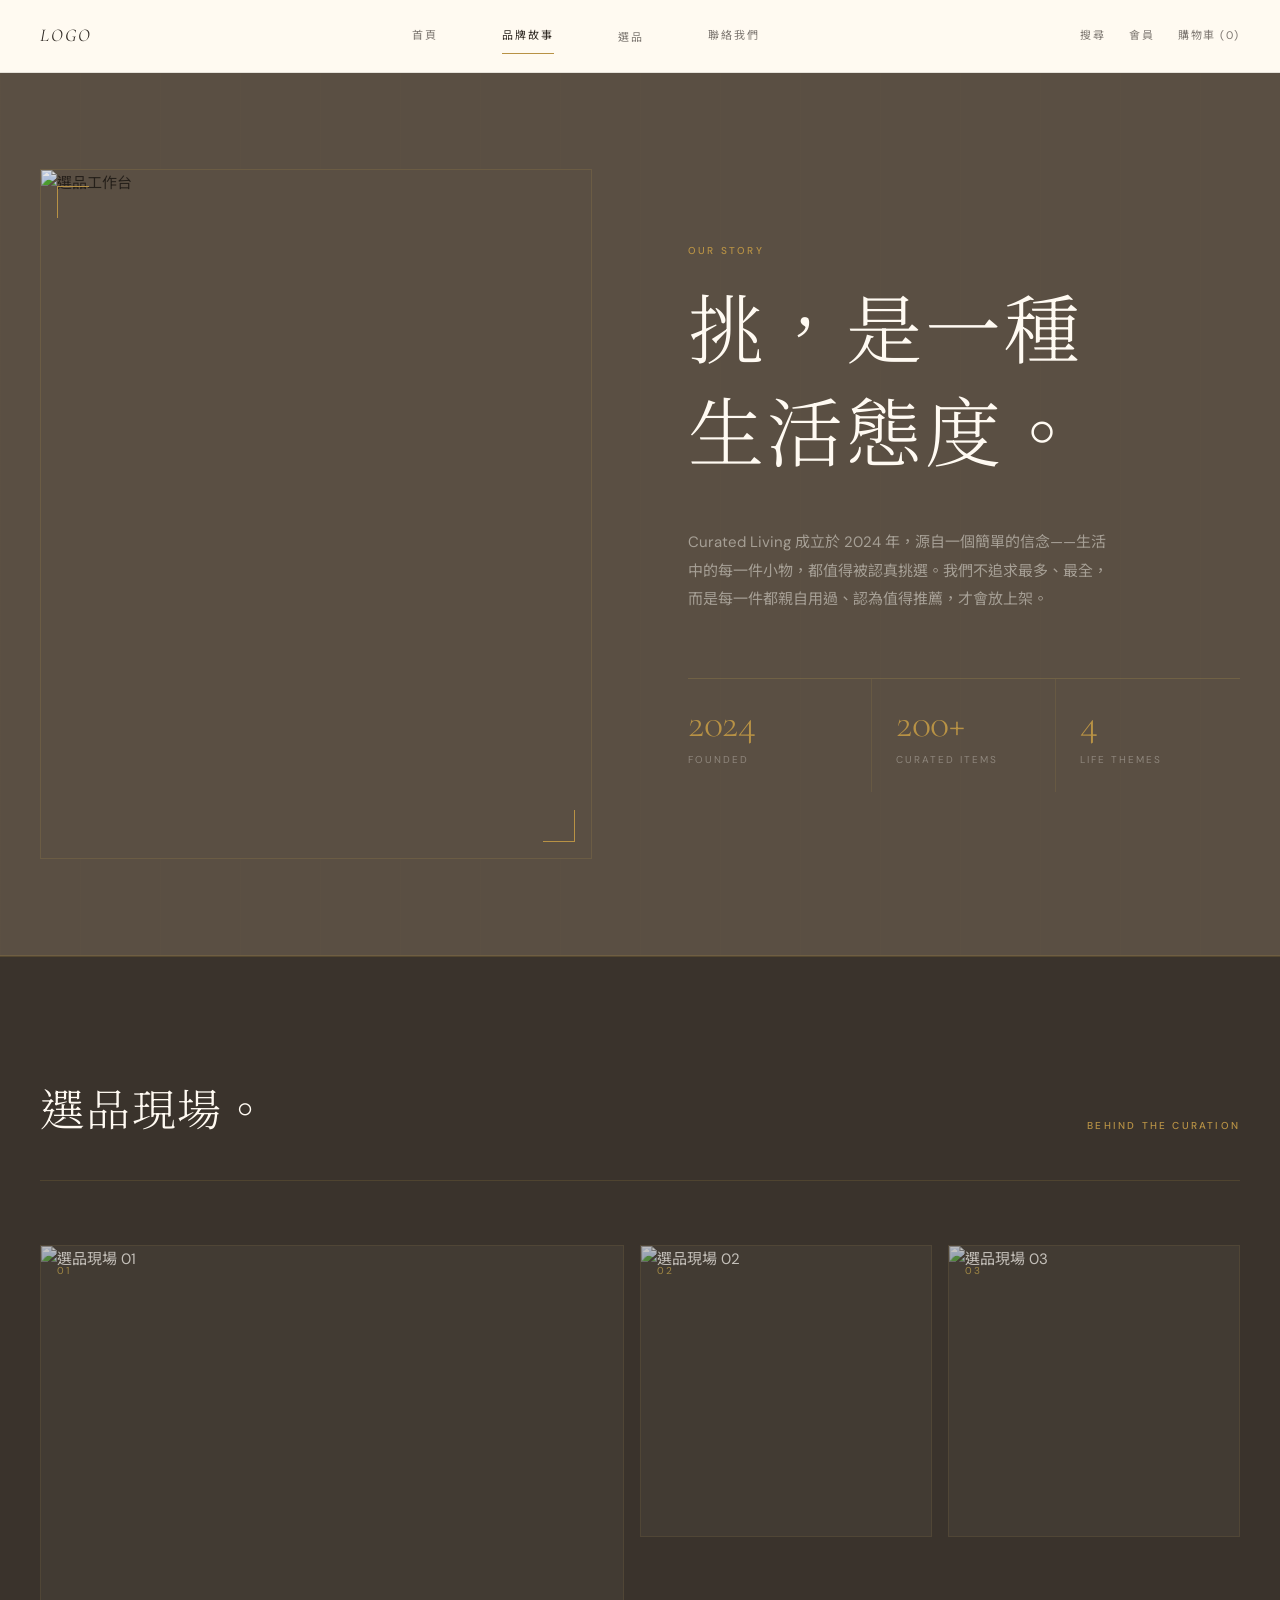
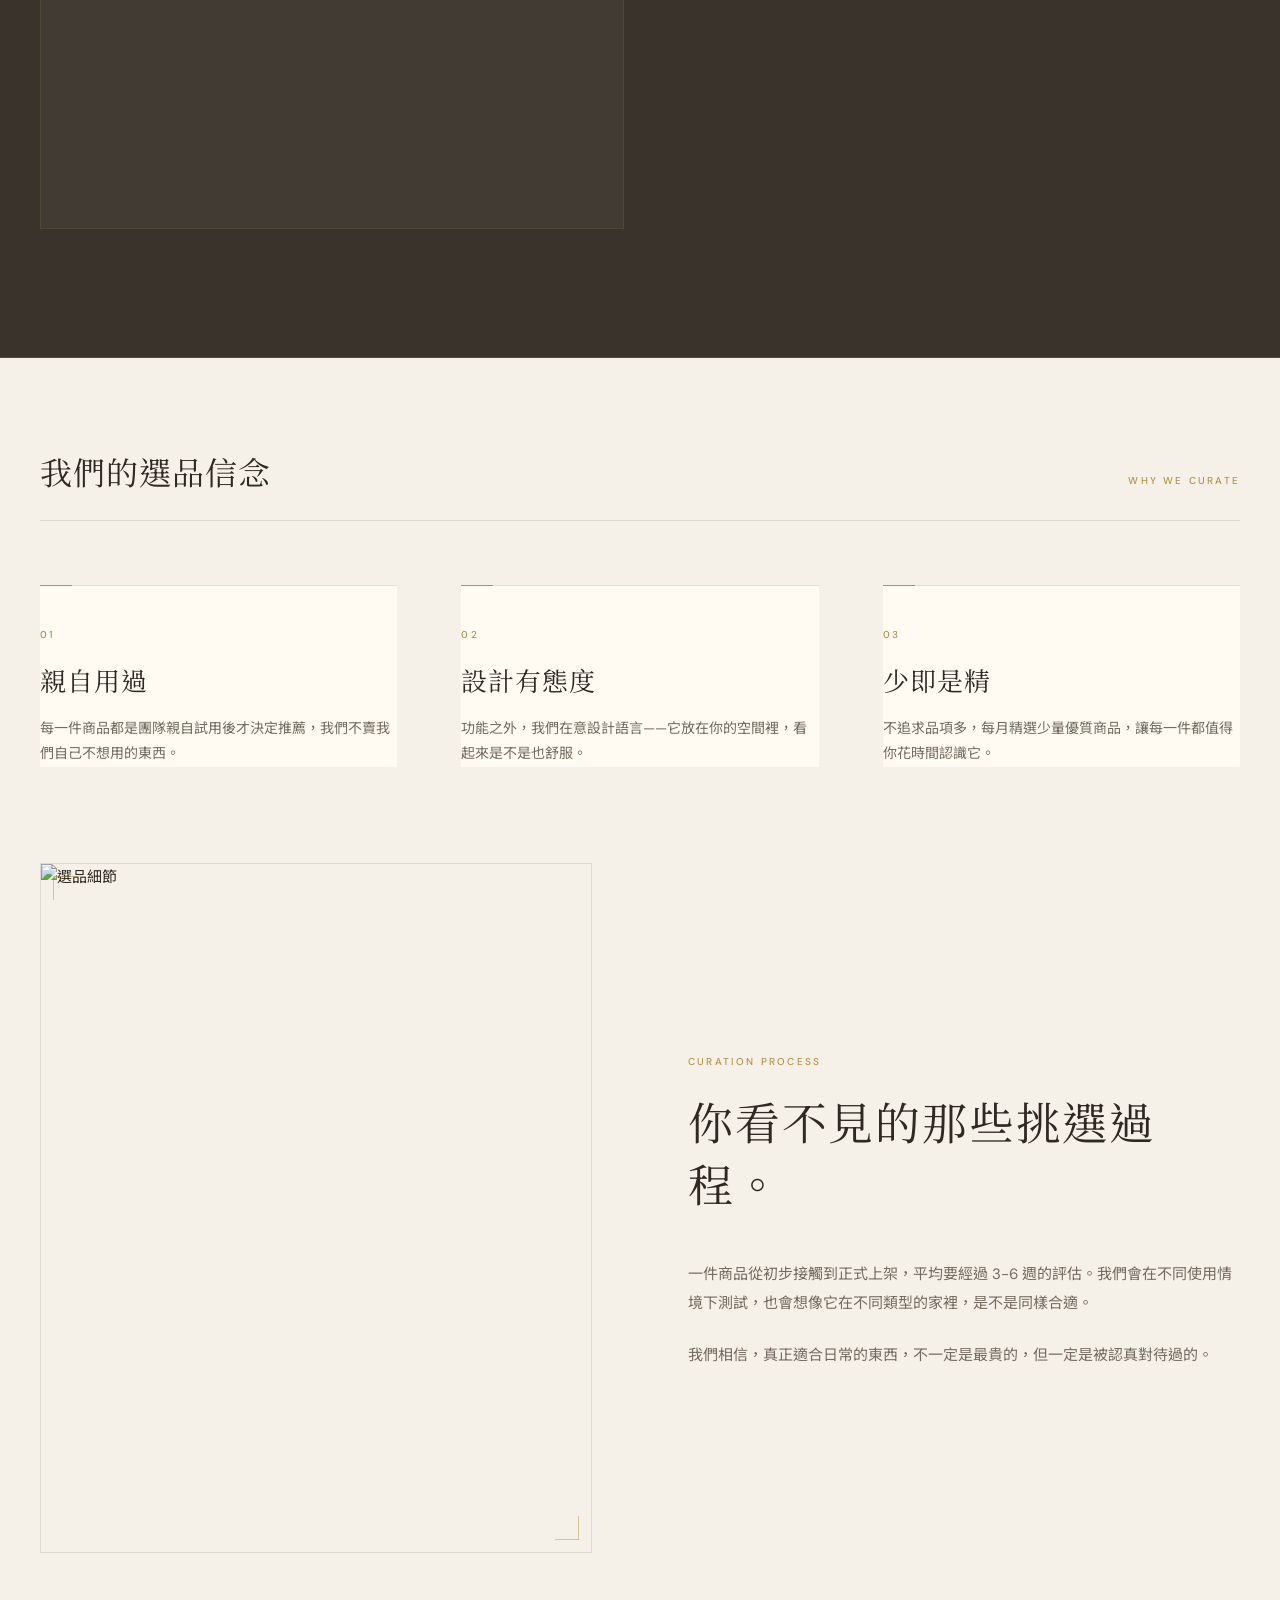
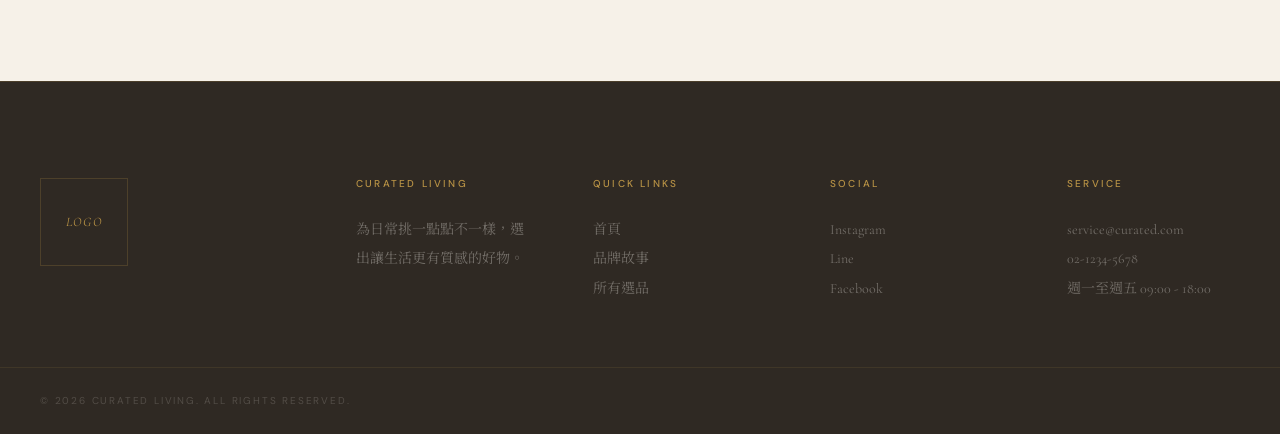
==== about/about.html @ 22763d92 "first commit" ====
<!DOCTYPE html>
<html lang="zh-Hant">
<head>
  <meta charset="UTF-8">
  <meta name="viewport" content="width=device-width, initial-scale=1.0">
  <meta name="description" content="Curated Living 品牌故事 — 我們為什麼挑選，挑什麼，以及我們相信的那種生活方式。">
  <title>品牌故事 — Curated Living</title>
  <link rel="stylesheet" href="../css/base.css">
  <link rel="stylesheet" href="../css/about.css">
  <link rel="preconnect" href="https://fonts.googleapis.com">
  <link rel="preconnect" href="https://fonts.gstatic.com" crossorigin>
  <link href="https://fonts.googleapis.com/css2?family=Cormorant+Garamond:ital,wght@0,600;1,400;1,600&family=Noto+Sans+TC:wght@400;500;700&family=JetBrains+Mono:wght@400;500&display=swap" rel="stylesheet">
</head>
<body>

  <header class="header">
    <div class="header-container">
      <div class="logo">Logo</div>
      <button class="menu-toggle" id="menuToggle" aria-label="開啟選單" aria-expanded="false">
        <span></span><span></span><span></span>
      </button>
      <nav class="nav-menu">
        <a href="../index/index.html">首頁</a>
        <a href="../about/about.html" class="active">品牌故事</a>
        <div class="nav-dropdown">
          <a href="../Product/product.html" class="nav-dropdown-trigger">選品</a>
          <div class="nav-dropdown-menu">
            <a href="../Product/product.html">所有選品</a>
            <a href="../Product/product.html?category=kitchen">廚房日常</a>
            <a href="../Product/product.html?category=stationery">文房雜貨</a>
            <a href="../Product/product.html?category=bath">浴室時光</a>
            <a href="../Product/product.html?category=outdoor">戶外旅行</a>
          </div>
        </div>
        <a href="#footer">聯絡我們</a>
      </nav>
      <div class="nav-icons">
        <a href="#">搜尋</a><a href="#">會員</a><a href="#">購物車 (0)</a>
      </div>
    </div>
    <div class="mobile-drawer" id="mobileDrawer">
      <div class="mobile-drawer-inner">
        <a href="../index/index.html" class="drawer-link">首頁</a>
        <a href="../about/about.html" class="drawer-link active">品牌故事</a>
        <div class="drawer-dropdown">
          <button class="drawer-dropdown-toggle" id="drawerDropdownToggle" type="button">
            選品分類 <span class="drawer-arrow">⌄</span>
          </button>
          <div class="drawer-submenu" id="drawerSubmenu">
            <a href="../Product/product.html" class="drawer-sublink">所有選品</a>
            <a href="../Product/product.html?category=kitchen" class="drawer-sublink">廚房日常</a>
            <a href="../Product/product.html?category=stationery" class="drawer-sublink">文房雜貨</a>
            <a href="../Product/product.html?category=bath" class="drawer-sublink">浴室時光</a>
            <a href="../Product/product.html?category=outdoor" class="drawer-sublink">戶外旅行</a>
          </div>
        </div>
        <a href="#footer" class="drawer-link">聯絡我們</a>
        <div class="mobile-drawer-icons">
          <a href="#">搜尋</a><a href="#">會員</a><a href="#">購物車 (0)</a>
        </div>
      </div>
    </div>
  </header>

  <main class="about-page">

    <!-- About Hero -->
    <section class="about-hero">
      <div class="about-hero-container">
        <div class="about-hero-image">
          <img src="https://www.foodnext.net/dispPageBox/getFile/GetImg.aspx?FileLocation=%2FPJ-FOODNEXT%2FFiles%2F&FileName=photo-61304-i.JPG" alt="選品工作台">
        </div>
        <div class="about-hero-text">
          <span class="kicker">OUR STORY</span>
          <h1>挑，是一種<br>生活態度。</h1>
          <p>Curated Living 成立於 2024 年，源自一個簡單的信念——生活中的每一件小物，都值得被認真挑選。我們不追求最多、最全，而是每一件都親自用過、認為值得推薦，才會放上架。</p>
          <div class="about-stats">
            <div class="stat-item">
              <span class="stat-num">2024</span>
              <span class="stat-label">Founded</span>
            </div>
            <div class="stat-item">
              <span class="stat-num">200+</span>
              <span class="stat-label">Curated items</span>
            </div>
            <div class="stat-item">
              <span class="stat-num">4</span>
              <span class="stat-label">Life themes</span>
            </div>
          </div>
        </div>
      </div>
    </section>

    <!-- Story Gallery -->
    <section class="about-story-section">
      <div class="about-story-container">
        <div class="story-header">
          <h2>選品現場。</h2>
          <p>BEHIND THE CURATION</p>
        </div>
        <div class="story-gallery-grid">
          <div class="story-gallery-item" data-num="01">
            <img src="https://images.unsplash.com/photo-1524758631624-e2822e304c36?auto=format&fit=crop&w=800&q=80" alt="選品現場 01">
          </div>
          <div class="story-gallery-item" data-num="02">
            <img src="https://images.unsplash.com/photo-1484101403633-562f891dc89a?auto=format&fit=crop&w=600&q=80" alt="選品現場 02">
          </div>
          <div class="story-gallery-item" data-num="03">
            <img src="https://images.unsplash.com/photo-1507003211169-0a1dd7228f2d?auto=format&fit=crop&w=600&q=80" alt="選品現場 03">
          </div>
        </div>
      </div>
    </section>

    <!-- Brand Values -->
    <section class="brand-values">
      <div class="section-title">
        <h2>我們的選品信念</h2>
        <p>WHY WE CURATE</p>
      </div>
      <div class="values-grid">
        <div class="value-item">
          <span class="value-num">01</span>
          <h3>親自用過</h3>
          <p>每一件商品都是團隊親自試用後才決定推薦，我們不賣我們自己不想用的東西。</p>
        </div>
        <div class="value-item">
          <span class="value-num">02</span>
          <h3>設計有態度</h3>
          <p>功能之外，我們在意設計語言——它放在你的空間裡，看起來是不是也舒服。</p>
        </div>
        <div class="value-item">
          <span class="value-num">03</span>
          <h3>少即是精</h3>
          <p>不追求品項多，每月精選少量優質商品，讓每一件都值得你花時間認識它。</p>
        </div>
      </div>
    </section>

    <!-- Detail Row -->
    <section class="about-detail">
      <div class="detail-row">
        <div class="detail-img">
          <img src="https://images.unsplash.com/photo-1498050108023-c5249f4df085?auto=format&fit=crop&w=800&q=80" alt="選品細節">
        </div>
        <div class="detail-content">
          <span class="kicker">CURATION PROCESS</span>
          <h2>你看不見的那些挑選過程。</h2>
          <p>一件商品從初步接觸到正式上架，平均要經過 3-6 週的評估。我們會在不同使用情境下測試，也會想像它在不同類型的家裡，是不是同樣合適。</p>
          <p>我們相信，真正適合日常的東西，不一定是最貴的，但一定是被認真對待過的。</p>
        </div>
      </div>
    </section>

  </main>

  <footer id="footer" class="footer-main">
    <div class="footer-top-container">
      <div class="footer-logo-box"><div class="footer-logo-square">Logo</div></div>
      <div class="footer-links-grid">
        <div class="footer-column">
          <h4>Curated Living</h4>
          <p>為日常挑一點點不一樣，選出讓生活更有質感的好物。</p>
        </div>
        <div class="footer-column">
          <h4>Quick Links</h4>
          <ul>
            <li><a href="../index/index.html">首頁</a></li>
            <li><a href="../about/about.html">品牌故事</a></li>
            <li><a href="../Product/product.html">所有選品</a></li>
          </ul>
        </div>
        <div class="footer-column">
          <h4>Social</h4>
          <ul>
            <li><a href="#">Instagram</a></li>
            <li><a href="#">Line</a></li>
            <li><a href="#">Facebook</a></li>
          </ul>
        </div>
        <div class="footer-column">
          <h4>Service</h4>
          <p>service@curated.com</p>
          <p>02-1234-5678</p>
          <p>週一至週五 09:00 - 18:00</p>
        </div>
      </div>
    </div>
    <div class="footer-bottom">© 2026 Curated Living. All rights reserved.</div>
  </footer>

  <script>
    const menuToggle = document.getElementById('menuToggle');
    const mobileDrawer = document.getElementById('mobileDrawer');
    const drawerDropdownToggle = document.getElementById('drawerDropdownToggle');
    const drawerSubmenu = document.getElementById('drawerSubmenu');

    menuToggle.addEventListener('click', () => {
      menuToggle.classList.toggle('active');
      mobileDrawer.classList.toggle('active');
      menuToggle.setAttribute('aria-expanded', menuToggle.classList.contains('active'));
    });

    drawerDropdownToggle.addEventListener('click', () => {
      drawerDropdownToggle.classList.toggle('active');
      drawerSubmenu.classList.toggle('active');
    });
  </script>
</body>
</html>
---- css/base.css ----
/* =========================================
   MAISON NORDIC — Design Tokens
   Vol.01 / Luxury Minimal · Black & Gold
   ========================================= */
@import url('https://fonts.googleapis.com/css2?family=Cormorant+Garamond:ital,wght@0,300;0,400;0,500;1,300;1,400&family=DM+Sans:wght@300;400;500&family=Noto+Serif+TC:wght@300;400;500&family=Noto+Sans+TC:wght@300;400;500&display=swap');

:root {
  /* ── Color ── */
  --color-obsidian:   #0A0A08;   /* 近黑底色 */
  --color-onyx:       #141412;   /* 卡片深底 */
  --color-graphite:   #1E1E1B;   /* 次要底色 */
  --color-iron:       #2C2C28;   /* 邊框深色 */
  --color-smoke:      #4A4A44;   /* 次要線條 */
  --color-ash:        #7A7A72;   /* 次要文字 */
  --color-linen:      #F2EFE8;   /* 頁面底（極淡米白）*/
  --color-ivory:      #FAF8F4;   /* Surface 白 */
  --color-gold:       #C9A84C;   /* 主 Accent — 古典金 */
  --color-gold-light: #E2C97E;   /* hover 亮金 */
  --color-gold-dark:  #A8892E;   /* hover 深金 */
  --color-platinum:   #D4D0C8;   /* 輔助淡灰金 */

  /* ── Semantic ── */
  --bg-page:        var(--color-linen);
  --bg-surface:     var(--color-ivory);
  --bg-inverse:     var(--color-obsidian);
  --text-primary:   var(--color-obsidian);
  --text-secondary: var(--color-ash);
  --text-inverse:   var(--color-ivory);
  --accent:         var(--color-gold);
  --accent-hover:   var(--color-gold-dark);
  --border-line:    rgba(10, 10, 8, 0.1);
  --border-gold:    rgba(201, 168, 76, 0.25);  /* 降低透明度，金線更優雅不刺眼 */

  /* ── Typography ── */
  /* 英文用 Cormorant Garamond（Serif 優雅），中文自動 fallback 到 Noto Serif TC */
  --font-display: 'Cormorant Garamond', 'Noto Serif TC', Georgia, serif;
  --font-sans:    'DM Sans', 'Noto Sans TC', system-ui, sans-serif;
  --font-mono:    'Courier New', monospace;

  /* ── Spacing ── */
  --space-1: 4px;   --space-2: 8px;   --space-3: 16px;
  --space-4: 24px;  --space-5: 40px;  --space-6: 64px;
  --space-7: 96px;  --space-8: 128px;

  /* ── Layout ── */
  --container-max: 1320px;
  --header-height: 72px;

  /* ── Radius：近乎方角，偶爾 2px ── */
  --radius:    0px;
  --radius-sm: 2px;
}

/* =========================================
   Reset & Base
   ========================================= */
*, *::before, *::after { box-sizing: border-box; }
html { -webkit-text-size-adjust: 100%; scroll-behavior: smooth; }

body {
  margin: 0;
  font-family: var(--font-sans);
  font-size: 15px;
  line-height: 1.75;
  color: var(--text-primary);
  background: var(--bg-page);
  -webkit-font-smoothing: antialiased;
}

img { max-width: 100%; display: block; }
a   { color: inherit; text-decoration: none; }
button { font-family: inherit; cursor: pointer; }

h1, h2, h3, h4 {
  font-family: var(--font-display);
  font-weight: 400;
  line-height: 1.25;
  margin: 0;
  color: var(--text-primary);
  letter-spacing: 0.02em;
}

/* 純英文標題才加 italic；中文字不套 italic，靠 Noto Serif TC 的字重呈現質感 */
:lang(en) h1, :lang(en) h2, :lang(en) h3 { font-style: italic; }

/* Kicker：細小英文追蹤用 */
.kicker {
  font-family: var(--font-sans);
  font-size: 10px;
  font-weight: 500;
  letter-spacing: 0.22em;
  color: var(--color-gold);
  text-transform: uppercase;
  display: inline-block;
}

/* 金色分隔線裝飾 */
.gold-rule {
  width: 40px;
  height: 1px;
  background: var(--color-gold);
  display: block;
  margin: var(--space-4) 0;
}

/* =========================================
   Header
   ========================================= */
.header {
  position: sticky;
  top: 0; z-index: 100;
  background: var(--color-graphite);   /* 改用 #1E1E1B 取代純黑，柔和一點 */
  border-bottom: 1px solid var(--border-gold);
}

.header-container {
  max-width: var(--container-max);
  margin: 0 auto;
  height: var(--header-height);
  padding: 0 var(--space-5);
  display: flex;
  align-items: center;
  justify-content: space-between;
  gap: var(--space-4);
}

.logo {
  font-family: var(--font-display);
  font-weight: 400;
  font-size: 18px;
  font-style: italic;
  letter-spacing: 0.12em;
  color: var(--color-ivory);
  text-transform: uppercase;
}

.logo span {
  color: var(--color-gold);
  font-style: normal;
  font-weight: 300;
}

.nav-menu {
  display: flex;
  align-items: center;
  gap: var(--space-6);
}

.nav-menu > a,
.nav-dropdown-trigger {
  font-family: var(--font-sans);
  font-size: 11px;
  font-weight: 400;
  letter-spacing: 0.18em;
  text-transform: uppercase;
  color: rgba(242,239,232,0.55);
  position: relative;
  padding: 8px 0;
  transition: color 0.25s;
  background: none;
  border: none;
}

.nav-menu > a:hover,
.nav-dropdown-trigger:hover { color: var(--color-gold); }

.nav-menu > a.active {
  color: var(--color-ivory);
}

.nav-menu > a.active::after,
.nav-dropdown-trigger.active::after {
  content: "";
  position: absolute;
  bottom: 0; left: 0; right: 0;
  height: 1px;
  background: var(--color-gold);
}

.nav-dropdown { position: relative; }

.nav-dropdown-menu {
  position: absolute;
  top: calc(100% + 16px);
  left: 50%;
  transform: translateX(-50%);
  min-width: 200px;
  background: var(--color-onyx);
  border: 1px solid var(--border-gold);
  border-radius: var(--radius);
  padding: var(--space-2) 0;
  box-shadow: 0 8px 40px rgba(0,0,0,0.5);
  opacity: 0; visibility: hidden;
  transition: opacity 0.2s, visibility 0.2s;
}

.nav-dropdown:hover .nav-dropdown-menu { opacity: 1; visibility: visible; }

.nav-dropdown-menu a {
  display: block;
  padding: 12px var(--space-4);
  font-family: var(--font-sans);
  font-size: 11px;
  letter-spacing: 0.14em;
  text-transform: uppercase;
  color: rgba(242,239,232,0.5);
  transition: color 0.15s;
}

.nav-dropdown-menu a:hover { color: var(--color-gold); }

.nav-icons {
  display: flex;
  gap: var(--space-4);
  align-items: center;
}

.nav-icons a {
  font-family: var(--font-sans);
  font-size: 11px;
  letter-spacing: 0.14em;
  text-transform: uppercase;
  color: rgba(242,239,232,0.5);
  transition: color 0.25s;
}

.nav-icons a:hover { color: var(--color-gold); }

.menu-toggle {
  display: none;
  width: 40px; height: 40px;
  background: transparent;
  border: none;
  flex-direction: column;
  justify-content: center;
  align-items: center;
  gap: 6px; padding: 0;
}

.menu-toggle span {
  display: block;
  width: 22px; height: 1px;
  background: var(--color-ivory);
  transition: transform 0.25s, opacity 0.25s;
}

.menu-toggle.active span:nth-child(1) { transform: translateY(7px) rotate(45deg); }
.menu-toggle.active span:nth-child(2) { opacity: 0; }
.menu-toggle.active span:nth-child(3) { transform: translateY(-7px) rotate(-45deg); }

.mobile-drawer {
  position: fixed;
  top: var(--header-height); left: 0; right: 0; bottom: 0;
  background: var(--color-obsidian);
  transform: translateX(100%);
  transition: transform 0.3s ease;
  overflow-y: auto; z-index: 99;
}

.mobile-drawer.active { transform: translateX(0); }
.mobile-drawer-inner  { padding: var(--space-5); }

.drawer-link {
  display: block;
  padding: 16px 0;
  font-family: var(--font-sans);
  font-size: 12px;
  letter-spacing: 0.18em;
  text-transform: uppercase;
  color: rgba(242,239,232,0.5);
  border-bottom: 1px solid rgba(201,168,76,0.15);
  transition: color 0.2s;
}

.drawer-link.active { color: var(--color-gold); }
.drawer-link:hover  { color: var(--color-gold); }

.drawer-dropdown { border-bottom: 1px solid rgba(201,168,76,0.15); }

.drawer-dropdown-toggle {
  width: 100%; display: flex;
  justify-content: space-between; align-items: center;
  padding: 16px 0;
  background: transparent; border: none;
  font-family: var(--font-sans);
  font-size: 12px;
  letter-spacing: 0.18em;
  text-transform: uppercase;
  color: rgba(242,239,232,0.5);
}

.drawer-arrow { transition: transform 0.25s; color: var(--color-gold); }
.drawer-dropdown-toggle.active .drawer-arrow { transform: rotate(180deg); }

.drawer-submenu { max-height: 0; overflow: hidden; transition: max-height 0.3s ease; }
.drawer-submenu.active { max-height: 400px; }

.drawer-sublink {
  display: block;
  padding: 12px 0 12px var(--space-4);
  font-family: var(--font-sans);
  font-size: 11px;
  letter-spacing: 0.14em;
  text-transform: uppercase;
  color: rgba(242,239,232,0.35);
  transition: color 0.2s;
}

.drawer-sublink:hover { color: var(--color-gold); }

.mobile-drawer-icons {
  margin-top: var(--space-6);
  padding-top: var(--space-5);
  border-top: 1px solid rgba(201,168,76,0.15);
  display: flex; flex-direction: column; gap: var(--space-3);
}

.mobile-drawer-icons a {
  font-family: var(--font-sans);
  font-size: 11px;
  letter-spacing: 0.14em;
  text-transform: uppercase;
  color: rgba(242,239,232,0.4);
  transition: color 0.2s;
}

.mobile-drawer-icons a:hover { color: var(--color-gold); }

/* =========================================
   Footer
   ========================================= */
.footer-main {
  background: var(--color-obsidian);
  color: var(--text-inverse);
  margin-top: var(--space-8);
  border-top: 1px solid var(--border-gold);
}

.footer-top-container {
  max-width: var(--container-max);
  margin: 0 auto;
  padding: var(--space-7) var(--space-5) var(--space-6);
  display: grid;
  grid-template-columns: 220px 1fr;
  gap: var(--space-7);
  align-items: start;
}

.footer-logo-square {
  width: 88px; height: 88px;
  border: 1px solid var(--border-gold);
  display: flex; align-items: center; justify-content: center;
  font-family: var(--font-display);
  font-style: italic;
  font-weight: 400;
  font-size: 13px;
  letter-spacing: 0.12em;
  text-transform: uppercase;
  color: var(--color-gold);
}

.footer-brand-tagline {
  margin-top: var(--space-4);
  font-family: var(--font-display);
  font-style: italic;
  font-size: 14px;
  color: rgba(242,239,232,0.3);
  line-height: 1.7;
}

.footer-links-grid {
  display: grid;
  grid-template-columns: repeat(4, 1fr);
  gap: var(--space-6);
}

.footer-column h4 {
  font-family: var(--font-sans);
  font-size: 10px;
  font-weight: 500;
  letter-spacing: 0.22em;
  text-transform: uppercase;
  color: var(--color-gold);
  margin-bottom: var(--space-4);
}

.footer-column p,
.footer-column ul li {
  font-family: var(--font-display);
  font-size: 14px;
  line-height: 2.1;
  color: rgba(242,239,232,0.35);
  margin: 0;
}

.footer-column ul { list-style: none; padding: 0; margin: 0; }

.footer-column ul a {
  font-family: var(--font-display);
  font-size: 14px;
  color: rgba(242,239,232,0.35);
  transition: color 0.2s;
}

.footer-column ul a:hover { color: var(--color-gold); }

.footer-bottom {
  border-top: 1px solid rgba(201,168,76,0.1);
  padding: var(--space-4) var(--space-5);
  display: flex;
  justify-content: space-between;
  align-items: center;
  font-family: var(--font-sans);
  font-size: 10px;
  letter-spacing: 0.18em;
  text-transform: uppercase;
  color: rgba(242,239,232,0.18);
}

/* =========================================
   Shared Buttons
   ========================================= */
.btn {
  display: inline-block;
  padding: 15px 36px;
  font-family: var(--font-sans);
  font-size: 11px;
  font-weight: 500;
  letter-spacing: 0.2em;
  text-transform: uppercase;
  border: 1px solid var(--color-gold);
  border-radius: var(--radius);
  background: var(--color-gold);
  color: var(--color-obsidian);
  transition: background 0.25s, border-color 0.25s, color 0.25s;
  cursor: pointer;
}

.btn:hover {
  background: transparent;
  color: var(--color-gold);
}

.btn-outline {
  background: transparent;
  color: var(--color-obsidian);
  border-color: var(--color-obsidian);
}

.btn-outline:hover {
  background: var(--color-obsidian);
  color: var(--color-ivory);
}

.btn-ghost {
  background: transparent;
  border-color: rgba(201,168,76,0.4);
  color: var(--color-gold);
}

.btn-ghost:hover {
  background: var(--color-gold);
  color: var(--color-obsidian);
  border-color: var(--color-gold);
}

.btn-dark {
  background: var(--color-obsidian);
  border-color: var(--color-obsidian);
  color: var(--color-ivory);
}

.btn-dark:hover {
  background: var(--color-gold);
  border-color: var(--color-gold);
  color: var(--color-obsidian);
}

/* =========================================
   Section Title
   ========================================= */
.section-title {
  margin-bottom: var(--space-6);
  display: flex;
  align-items: flex-end;
  justify-content: space-between;
  gap: var(--space-4);
  border-bottom: 1px solid var(--border-line);
  padding-bottom: var(--space-4);
}

.section-title h2 {
  font-weight: 400;
  font-size: 32px;
  letter-spacing: 0.03em;
  line-height: 1.3;
}

.section-title p {
  font-family: var(--font-sans);
  font-size: 10px;
  font-weight: 500;
  letter-spacing: 0.22em;
  text-transform: uppercase;
  color: var(--color-gold);
  margin: 0 0 6px;
}

/* =========================================
   Responsive
   ========================================= */
@media (max-width: 960px) {
  .nav-menu, .nav-icons { display: none; }
  .menu-toggle { display: flex; }
  .header-container { padding: 0 var(--space-4); }

  .footer-top-container {
    grid-template-columns: 1fr;
    gap: var(--space-5);
    padding: var(--space-6) var(--space-4) var(--space-5);
  }

  .footer-links-grid {
    grid-template-columns: repeat(2, 1fr);
    gap: var(--space-4);
  }
}

@media (max-width: 640px) {
  .section-title { flex-direction: column; gap: var(--space-2); align-items: flex-start; }
  .section-title h2 { font-size: 28px; }
  .footer-links-grid { grid-template-columns: 1fr; }
  .footer-bottom { flex-direction: column; gap: var(--space-2); text-align: center; }
}

/* =========================================
   Department Store Soft Override
   百貨商城柔和版：降低黑金對比
========================================= */

:root {
  --color-obsidian: #2f2923;
  --color-onyx: #3a332c;
  --color-graphite: #5a4f43;

  --color-linen: #f6f1e8;
  --color-ivory: #fffaf2;

  --color-gold: #b89245;
  --color-gold-light: #d2b36d;
  --color-gold-dark: #8f7136;

  --text-primary: #2f2923;
  --text-secondary: #756b60;
  --text-inverse: #fffaf2;

  --bg-page: #f6f1e8;
  --bg-surface: #fffaf2;
  --border-line: rgba(47, 41, 35, 0.12);
  --border-gold: rgba(184, 146, 69, 0.22);
}

body {
  background: var(--bg-page);
  color: var(--text-primary);
}

/* Header 不要全黑，改百貨精品咖啡色 */
.header {
  background: rgba(255, 250, 242, 0.94);
  border-bottom: 1px solid var(--border-line);
  backdrop-filter: blur(16px);
}

.logo,
.nav-menu > a.active {
  color: var(--color-obsidian);
}

.nav-menu > a,
.nav-dropdown-trigger,
.nav-icons a {
  color: rgba(47, 41, 35, 0.62);
}

.nav-menu > a:hover,
.nav-dropdown-trigger:hover,
.nav-icons a:hover {
  color: var(--color-gold-dark);
}

.menu-toggle span {
  background: var(--color-obsidian);
}

/* Dropdown */
.nav-dropdown-menu {
  background: var(--color-ivory);
  border: 1px solid var(--border-line);
  box-shadow: 0 18px 48px rgba(47, 41, 35, 0.12);
}

.nav-dropdown-menu a {
  color: rgba(47, 41, 35, 0.62);
}

.nav-dropdown-menu a:hover {
  color: var(--color-gold-dark);
}

/* Hero / 深色區塊降低壓迫感 */
.hero-section,
.about-hero,
.product-list-hero,
.about-story-section {
  background: linear-gradient(135deg, #6b5b4b 0%, #3f352d 100%);
  border-color: rgba(184, 146, 69, 0.18);
}

.hero-content h1,
.about-hero-text h1,
.product-list-hero h1,
.story-header h2 {
  color: #fffaf2;
}

.hero-content > p,
.about-hero-text > p,
.product-list-hero p {
  color: rgba(255, 250, 242, 0.68);
}

/* 金線降低亮度 */
.hero-section::before,
.about-hero::before {
  opacity: 0.45;
}

/* 商品卡與內容卡：更像百貨，不像黑金精品 */
.theme-item,
.product-card,
.category-item,
.list-product-card,
.value-item {
  background: #fffaf2;
  border-color: rgba(47, 41, 35, 0.1);
}

.theme-item:hover,
.category-item:hover,
.list-product-card:hover {
  border-color: rgba(184, 146, 69, 0.38);
  box-shadow: 0 12px 36px rgba(47, 41, 35, 0.08);
}

/* Footer 改深咖啡，不用純黑 */
.footer-main {
  background: #2f2923;
  border-top-color: rgba(184, 146, 69, 0.2);
}

/* Mobile / Tablet Navbar Drawer Fix */
@media (max-width: 960px) {
  .mobile-drawer {
    position: fixed;
    top: var(--header-height);
    left: 0;
    right: 0;
    bottom: 0;
    z-index: 999;
    background: #fffaf2;
    transform: translateX(100%);
    transition: transform 0.28s ease;
    overflow-y: auto;
    border-top: 1px solid var(--border-line);
  }

  .mobile-drawer.active {
    transform: translateX(0);
  }

  .mobile-drawer-inner {
    padding: 28px 24px 56px;
  }

  .drawer-link,
  .drawer-dropdown-toggle {
    color: var(--text-primary);
    border-bottom: 1px solid var(--border-line);
  }

  .drawer-link.active,
  .drawer-link:hover,
  .drawer-dropdown-toggle.active,
  .drawer-dropdown-toggle:hover {
    color: var(--color-gold-dark);
  }

  .drawer-sublink,
  .mobile-drawer-icons a {
    color: var(--text-secondary);
  }

  .drawer-sublink:hover,
  .mobile-drawer-icons a:hover {
    color: var(--color-gold-dark);
  }
}
---- css/about.css ----
/* =========================================
   About Page — Maison Nordic
   Luxury Minimal · Black Gold · Serif
   ========================================= */
.about-page { background: var(--bg-page); }

/* ── About Hero ── */
.about-hero {
  background: var(--color-graphite);
  border-bottom: 1px solid var(--border-gold);
  overflow: hidden;
  position: relative;
}

.about-hero::before {
  content: "";
  position: absolute;
  inset: 0;
  background-image:
    repeating-linear-gradient(
      90deg,
      rgba(201,168,76,0.03) 0px,
      rgba(201,168,76,0.03) 1px,
      transparent 1px,
      transparent 80px
    );
  pointer-events: none;
}

.about-hero-container {
  max-width: var(--container-max);
  margin: 0 auto;
  padding: var(--space-7) var(--space-5);
  display: grid;
  grid-template-columns: 1fr 1fr;
  gap: var(--space-7);
  align-items: center;
  min-height: 72vh;
  position: relative; z-index: 1;
}

.about-hero-image {
  aspect-ratio: 4 / 5;
  background: var(--color-graphite);
  overflow: hidden;
  position: relative;
  border: 1px solid rgba(201,168,76,0.15);
}

.about-hero-image img { width: 100%; height: 100%; object-fit: cover; filter: brightness(0.88) contrast(1.05); }

/* 角落金線 */
.about-hero-image::before,
.about-hero-image::after {
  content: "";
  position: absolute;
  width: 32px; height: 32px;
  border-color: var(--color-gold);
  border-style: solid;
  z-index: 2;
}

.about-hero-image::before { top: 16px; left: 16px; border-width: 1px 0 0 1px; }
.about-hero-image::after  { bottom: 16px; right: 16px; border-width: 0 1px 1px 0; }

.about-hero-text .kicker { margin-bottom: var(--space-4); }

.about-hero-text h1 {
  font-family: var(--font-display);
  font-weight: 300;
  
  font-size: clamp(40px, 6vw, 76px);
  line-height: 1.35;
  letter-spacing: 0.04em;
  margin-bottom: var(--space-5);
  color: var(--color-ivory);
}

.about-hero-text > p {
  font-family: var(--font-sans);
  font-size: 15px;
  line-height: 1.9;
  color: rgba(242,239,232,0.5);
  margin-bottom: var(--space-6);
  max-width: 420px;
}

/* 數字統計 */
.about-stats {
  display: grid;
  grid-template-columns: repeat(3, 1fr);
  gap: 0;
  border-top: 1px solid rgba(201,168,76,0.2);
}

.stat-item {
  padding: var(--space-4) 0;
  padding-right: var(--space-4);
  border-right: 1px solid rgba(201,168,76,0.12);
}

.stat-item:last-child { border-right: none; }
.stat-item:not(:first-child) { padding-left: var(--space-4); }

.stat-num {
  font-family: var(--font-display);
  font-size: 40px;
  font-weight: 300;
  
  letter-spacing: -0.01em;
  display: block;
  line-height: 1;
  margin-bottom: 8px;
  color: var(--color-gold);
}

.stat-label {
  font-family: var(--font-sans);
  font-size: 10px;
  letter-spacing: 0.2em;
  text-transform: uppercase;
  color: rgba(242,239,232,0.35);
  display: block;
}

/* ── Story Gallery ── */
.about-story-section {
  background: var(--color-onyx);
  color: var(--text-inverse);
  padding: var(--space-8) var(--space-5);
  border-top: 1px solid var(--border-gold);
  border-bottom: 1px solid var(--border-gold);
}

.about-story-container {
  max-width: var(--container-max);
  margin: 0 auto;
}

.story-header {
  display: flex;
  justify-content: space-between;
  align-items: flex-end;
  padding-bottom: var(--space-5);
  margin-bottom: var(--space-6);
  border-bottom: 1px solid rgba(201,168,76,0.15);
}

.story-header h2 {
  font-family: var(--font-display);
  font-weight: 300;
  
  font-size: 44px;
  letter-spacing: 0.04em;
  color: var(--color-ivory);
}

.story-header p {
  font-family: var(--font-sans);
  font-size: 10px;
  font-weight: 500;
  letter-spacing: 0.22em;
  text-transform: uppercase;
  color: var(--color-gold);
  margin: 0 0 6px;
}

.story-gallery-grid {
  display: grid;
  grid-template-columns: 2fr 1fr 1fr;
  gap: var(--space-3);
}

.story-gallery-item {
  aspect-ratio: 1;
  background: rgba(242,239,232,0.04);
  overflow: hidden;
  position: relative;
  border: 1px solid rgba(201,168,76,0.1);
}

.story-gallery-item img {
  width: 100%; height: 100%;
  object-fit: cover;
  transition: transform 0.7s ease;
  opacity: 0.82;
  filter: brightness(0.88) grayscale(0.15);
}

.story-gallery-item:hover img {
  transform: scale(1.04);
  opacity: 1;
  filter: brightness(1) grayscale(0);
}

.story-gallery-item::after {
  content: attr(data-num);
  position: absolute;
  top: var(--space-3); left: var(--space-3);
  font-family: var(--font-sans);
  font-size: 10px;
  letter-spacing: 0.22em;
  color: rgba(201,168,76,0.7);
  text-transform: uppercase;
}

/* ── Brand Values ── */
.brand-values {
  max-width: var(--container-max);
  margin: 0 auto;
  padding: var(--space-7) var(--space-5) 0;
}

.values-grid {
  display: grid;
  grid-template-columns: repeat(3, 1fr);
  gap: var(--space-6);
}

.value-item {
  padding: 0;
  border-top: 1px solid var(--border-line);
  padding-top: var(--space-5);
  position: relative;
}

/* 金色角標 */
.value-item::before {
  content: "";
  position: absolute;
  top: -1px; left: 0;
  width: 32px;
  height: 1px;
  background: var(--color-gold);
}

.value-num {
  font-family: var(--font-sans);
  font-size: 10px;
  font-weight: 500;
  letter-spacing: 0.22em;
  color: var(--color-gold);
  text-transform: uppercase;
  display: block;
  margin-bottom: var(--space-4);
}

.value-item h3 {
  font-family: var(--font-display);
  font-weight: 400;
  
  font-size: 26px;
  letter-spacing: 0.04em;
  margin-bottom: var(--space-3);
}

.value-item p {
  font-family: var(--font-sans);
  font-size: 14px;
  line-height: 1.85;
  color: var(--text-secondary);
  margin: 0;
}

/* ── Detail Row ── */
.about-detail {
  max-width: var(--container-max);
  margin: 0 auto;
  padding: var(--space-7) var(--space-5) 0;
}

.detail-row {
  display: grid;
  grid-template-columns: 1fr 1fr;
  gap: var(--space-7);
  align-items: center;
}

.detail-img {
  aspect-ratio: 4 / 5;
  overflow: hidden;
  background: var(--color-linen);
  border: 1px solid var(--border-line);
  position: relative;
}

.detail-img::before,
.detail-img::after {
  content: "";
  position: absolute;
  width: 24px; height: 24px;
  border-color: var(--color-gold);
  border-style: solid;
  opacity: 0.5;
  z-index: 2;
}

.detail-img::before { top: 12px; left: 12px; border-width: 1px 0 0 1px; }
.detail-img::after  { bottom: 12px; right: 12px; border-width: 0 1px 1px 0; }

.detail-img img { width: 100%; height: 100%; object-fit: cover; }

.detail-content { padding: var(--space-5) 0; }

.detail-content .kicker { margin-bottom: var(--space-4); }

.detail-content h2 {
  font-family: var(--font-display);
  font-weight: 400;
  
  font-size: clamp(28px, 3.5vw, 46px);
  letter-spacing: 0.04em;
  line-height: 1.4;
  margin-bottom: var(--space-5);
}

.detail-content p {
  font-family: var(--font-sans);
  font-size: 15px;
  line-height: 1.9;
  color: var(--text-secondary);
  margin-bottom: var(--space-4);
}

.detail-content p:last-child { margin-bottom: 0; }

/* ── Responsive ── */
@media (max-width: 960px) {
  .about-hero-container {
    grid-template-columns: 1fr;
    min-height: unset;
    padding: var(--space-6) var(--space-4);
    gap: var(--space-5);
  }

  .about-hero-image { aspect-ratio: 4/3; }

  .story-gallery-grid { grid-template-columns: 1fr 1fr; }
  .story-gallery-item:first-child { grid-column: span 2; aspect-ratio: 16/7; }

  .values-grid { grid-template-columns: 1fr; gap: var(--space-5); }

  .detail-row { grid-template-columns: 1fr; gap: var(--space-5); }
  .detail-img { aspect-ratio: 4/3; }
  .detail-content { padding: 0; }

  .about-stats { grid-template-columns: repeat(3, 1fr); }

  .brand-values, .about-detail { padding: var(--space-6) var(--space-4) 0; }
  .about-story-section { padding: var(--space-6) var(--space-4); }
}

@media (max-width: 560px) {
  .about-stats { grid-template-columns: 1fr; }
  .stat-item { border-right: none; border-bottom: 1px solid rgba(201,168,76,0.12); padding: var(--space-3) 0; }
  .stat-item:last-child { border-bottom: none; }
}
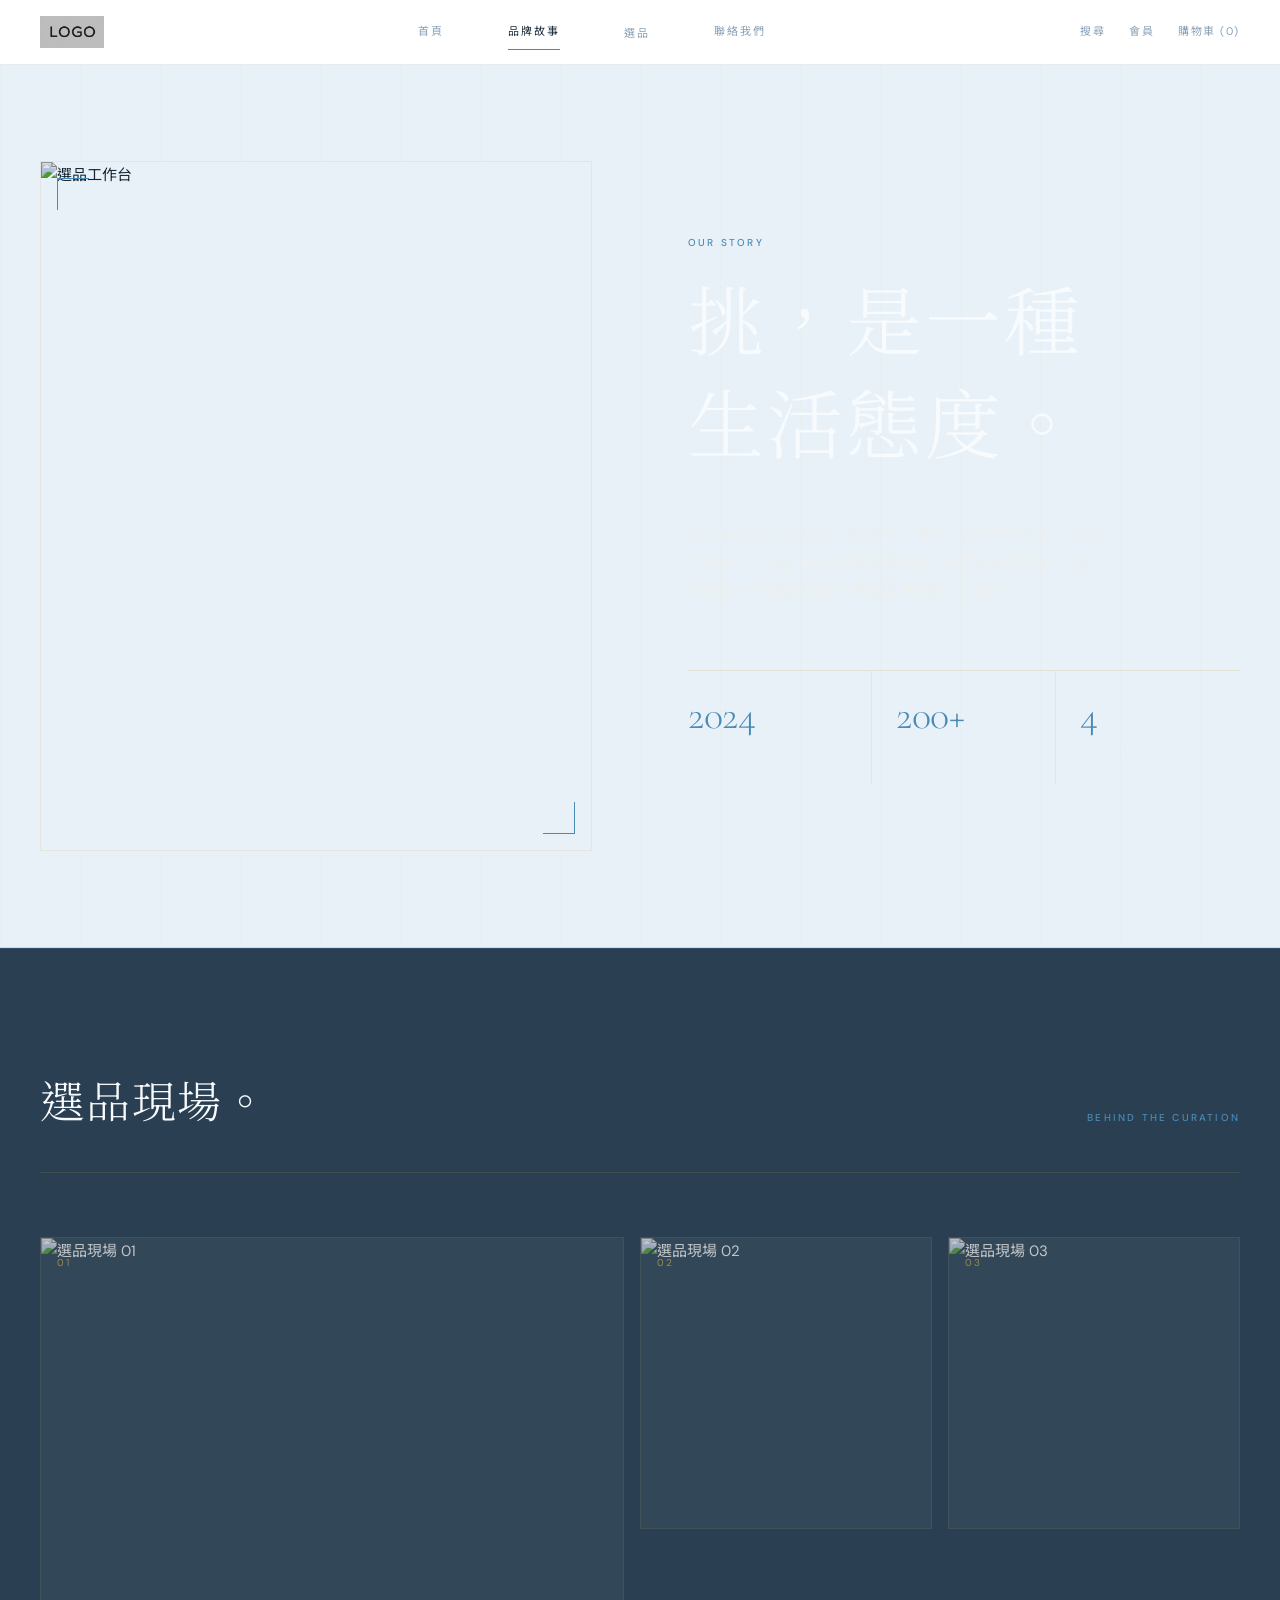
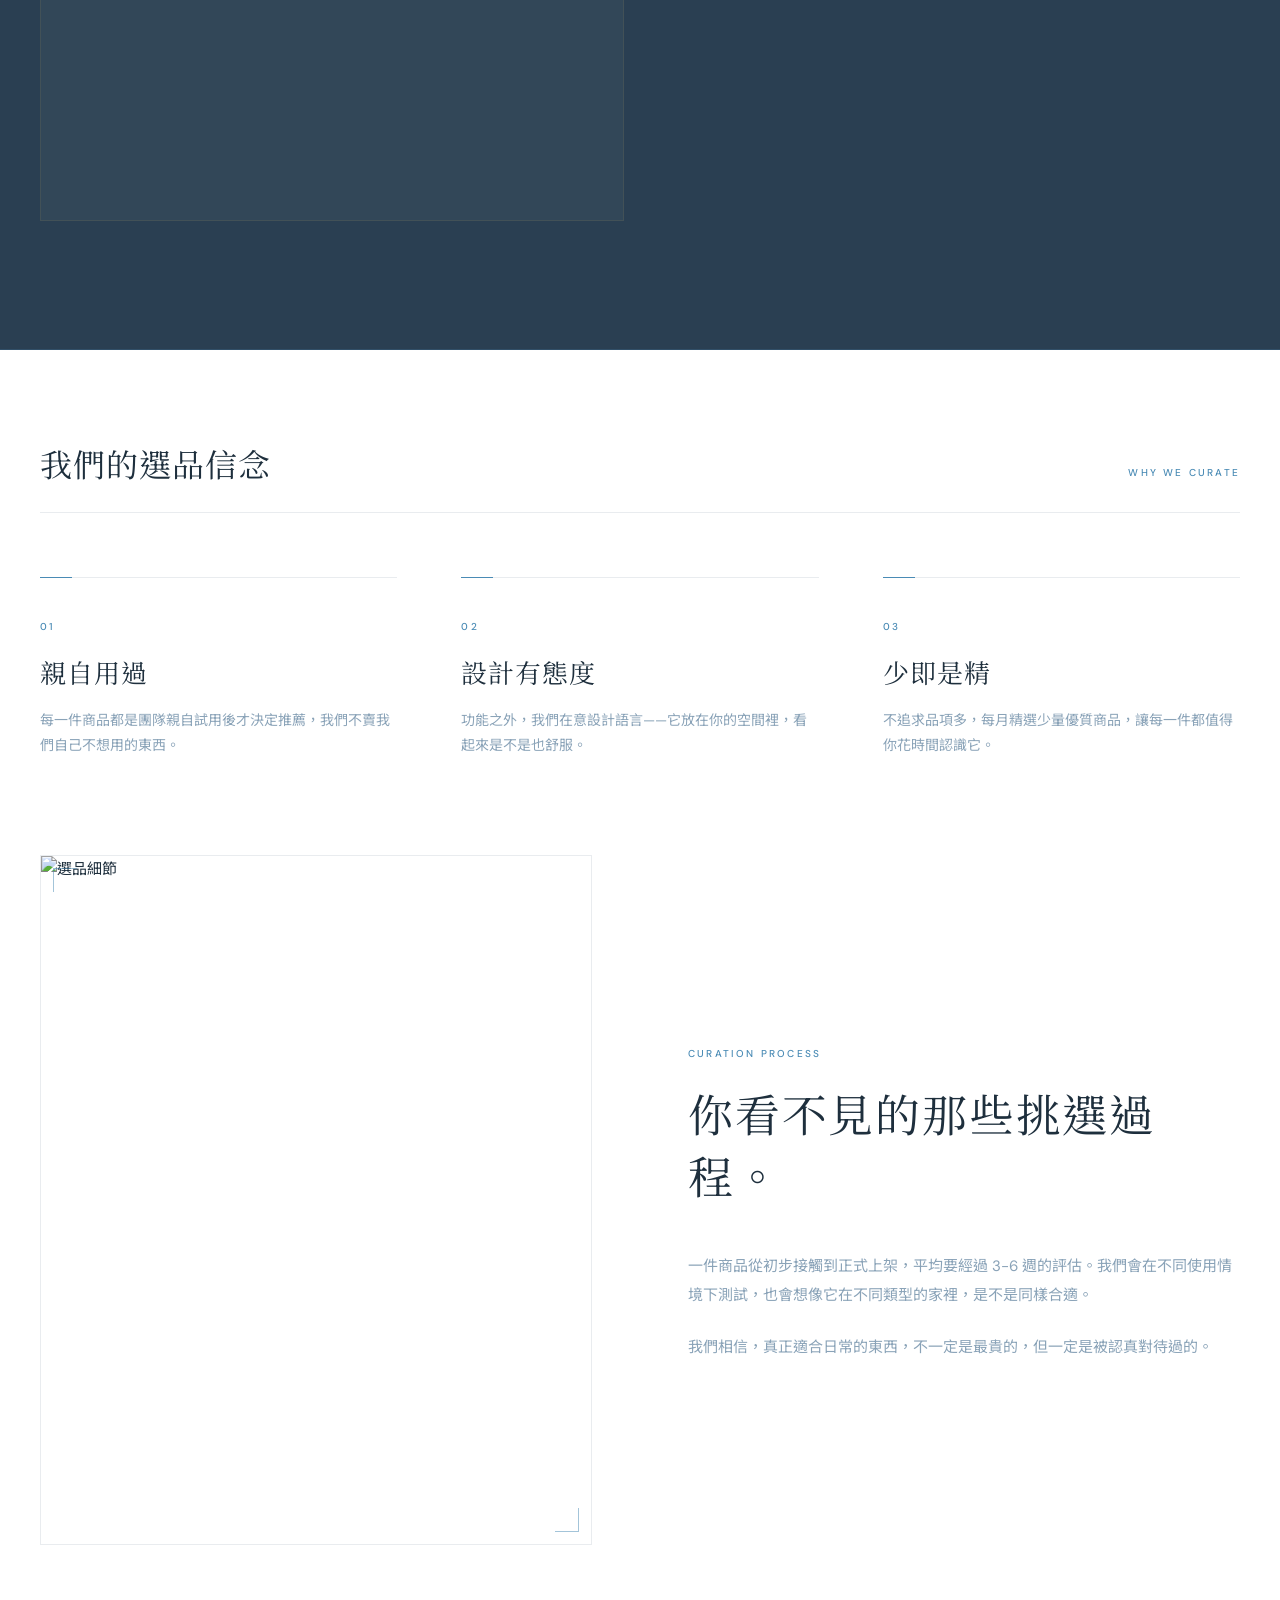
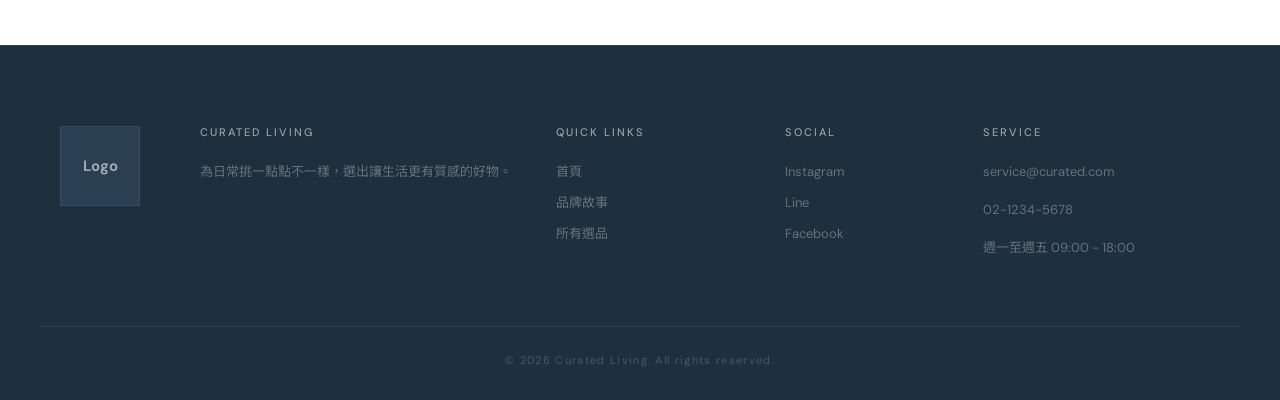
==== commit 8f4cf969: "first commit" ====
--- a/about/about.html
+++ b/about/about.html
@@ -15,7 +15,9 @@
 
   <header class="header">
     <div class="header-container">
-      <div class="logo">Logo</div>
+      <a href="../index/index.html" class="logo">
+          <img src="../assets/logo/logo.png" alt="Brand Logo">
+      </a>
       <button class="menu-toggle" id="menuToggle" aria-label="開啟選單" aria-expanded="false">
         <span></span><span></span><span></span>
       </button>
@@ -38,7 +40,10 @@
         <a href="#">搜尋</a><a href="#">會員</a><a href="#">購物車 (0)</a>
       </div>
     </div>
-    <div class="mobile-drawer" id="mobileDrawer">
+    
+  </header>
+
+  <div class="mobile-drawer" id="mobileDrawer">
       <div class="mobile-drawer-inner">
         <a href="../index/index.html" class="drawer-link">首頁</a>
         <a href="../about/about.html" class="drawer-link active">品牌故事</a>
@@ -60,7 +65,6 @@
         </div>
       </div>
     </div>
-  </header>
 
   <main class="about-page">
 
--- a/css/base.css
+++ b/css/base.css
@@ -1,38 +1,55 @@
 /* =========================================
    MAISON NORDIC — Design Tokens
-   Vol.01 / Luxury Minimal · Black & Gold
+   Vol.02 / Soft Blue · White · Serif
    ========================================= */
 @import url('https://fonts.googleapis.com/css2?family=Cormorant+Garamond:ital,wght@0,300;0,400;0,500;1,300;1,400&family=DM+Sans:wght@300;400;500&family=Noto+Serif+TC:wght@300;400;500&family=Noto+Sans+TC:wght@300;400;500&display=swap');
 
 :root {
-  /* ── Color ── */
-  --color-obsidian:   #0A0A08;   /* 近黑底色 */
-  --color-onyx:       #141412;   /* 卡片深底 */
-  --color-graphite:   #1E1E1B;   /* 次要底色 */
-  --color-iron:       #2C2C28;   /* 邊框深色 */
-  --color-smoke:      #4A4A44;   /* 次要線條 */
-  --color-ash:        #7A7A72;   /* 次要文字 */
-  --color-linen:      #F2EFE8;   /* 頁面底（極淡米白）*/
-  --color-ivory:      #FAF8F4;   /* Surface 白 */
-  --color-gold:       #C9A84C;   /* 主 Accent — 古典金 */
-  --color-gold-light: #E2C97E;   /* hover 亮金 */
-  --color-gold-dark:  #A8892E;   /* hover 深金 */
-  --color-platinum:   #D4D0C8;   /* 輔助淡灰金 */
+  /* ── Neutral Scale ── */
+  --color-navy:      #1e2f3d;   /* 主深色文字 */
+  --color-slate:     #2a3f52;   /* 次要深色 */
+  --color-steel:     #4a6478;   /* 中間色 */
+  --color-mist:      #8aa3b8;   /* 次要文字 */
+  --color-cloud:     #c8d9e6;   /* 淡線條 */
+  --color-frost:     #e8f1f8;   /* Hero / Surface 淡藍底 */
+  --color-white:     #ffffff;   /* 純白 */
+  --color-offwhite:  #f8fbfd;   /* 稍暖白 */
+
+  /* ── Brand Blue（主 Accent）── */
+  --color-blue:       #4a8bb5;  /* 主色：柔和粉藍 */
+  --color-blue-light: #7ab3d4;  /* hover 亮藍 */
+  --color-blue-dark:  #2d6f99;  /* hover 深藍 */
+  --color-blue-pale:  #ddeef8;  /* 輔助極淡藍 */
 
   /* ── Semantic ── */
-  --bg-page:        var(--color-linen);
-  --bg-surface:     var(--color-ivory);
-  --bg-inverse:     var(--color-obsidian);
-  --text-primary:   var(--color-obsidian);
-  --text-secondary: var(--color-ash);
-  --text-inverse:   var(--color-ivory);
-  --accent:         var(--color-gold);
-  --accent-hover:   var(--color-gold-dark);
-  --border-line:    rgba(10, 10, 8, 0.1);
-  --border-gold:    rgba(201, 168, 76, 0.25);  /* 降低透明度，金線更優雅不刺眼 */
+  --bg-page:        var(--color-white);
+  --bg-surface:     var(--color-offwhite);
+  --bg-hero:        var(--color-frost);
+  --bg-inverse:     var(--color-navy);
+  --text-primary:   var(--color-navy);
+  --text-secondary: var(--color-mist);
+  --text-inverse:   var(--color-white);
+  --accent:         var(--color-blue);
+  --accent-hover:   var(--color-blue-dark);
+  --border-line:    rgba(74, 100, 120, 0.12);
+  --border-blue:    rgba(74, 139, 181, 0.22);
+
+  /* ── Legacy aliases（讓舊 code 不爆掉）── */
+  --color-obsidian:   var(--color-navy);
+  --color-onyx:       var(--color-slate);
+  --color-graphite:   var(--color-frost);
+  --color-iron:       var(--color-cloud);
+  --color-smoke:      var(--color-mist);
+  --color-ash:        var(--color-mist);
+  --color-linen:      var(--color-white);
+  --color-ivory:      var(--color-offwhite);
+  --color-gold:       var(--color-blue);
+  --color-gold-light: var(--color-blue-light);
+  --color-gold-dark:  var(--color-blue-dark);
+  --color-platinum:   var(--color-cloud);
+  --border-gold:      var(--border-blue);
 
   /* ── Typography ── */
-  /* 英文用 Cormorant Garamond（Serif 優雅），中文自動 fallback 到 Noto Serif TC */
   --font-display: 'Cormorant Garamond', 'Noto Serif TC', Georgia, serif;
   --font-sans:    'DM Sans', 'Noto Sans TC', system-ui, sans-serif;
   --font-mono:    'Courier New', monospace;
@@ -44,9 +61,9 @@
 
   /* ── Layout ── */
   --container-max: 1320px;
-  --header-height: 72px;
-
-  /* ── Radius：近乎方角，偶爾 2px ── */
+  --header-height: 64px;
+
+  /* ── Radius ── */
   --radius:    0px;
   --radius-sm: 2px;
 }
@@ -65,6 +82,18 @@
   color: var(--text-primary);
   background: var(--bg-page);
   -webkit-font-smoothing: antialiased;
+}
+
+.logo {
+    display: flex;
+    align-items: center;
+}
+
+.logo img {
+    height: 32px;
+    width: auto;
+    object-fit: contain;
+    display: block;
 }
 
 img { max-width: 100%; display: block; }
@@ -80,25 +109,24 @@
   letter-spacing: 0.02em;
 }
 
-/* 純英文標題才加 italic；中文字不套 italic，靠 Noto Serif TC 的字重呈現質感 */
 :lang(en) h1, :lang(en) h2, :lang(en) h3 { font-style: italic; }
 
-/* Kicker：細小英文追蹤用 */
+/* Kicker */
 .kicker {
   font-family: var(--font-sans);
   font-size: 10px;
   font-weight: 500;
   letter-spacing: 0.22em;
-  color: var(--color-gold);
+  color: var(--color-blue);
   text-transform: uppercase;
   display: inline-block;
 }
 
-/* 金色分隔線裝飾 */
+/* 藍色分隔線裝飾 */
 .gold-rule {
   width: 40px;
   height: 1px;
-  background: var(--color-gold);
+  background: var(--color-blue);
   display: block;
   margin: var(--space-4) 0;
 }
@@ -108,9 +136,12 @@
    ========================================= */
 .header {
   position: sticky;
-  top: 0; z-index: 100;
-  background: var(--color-graphite);   /* 改用 #1E1E1B 取代純黑，柔和一點 */
-  border-bottom: 1px solid var(--border-gold);
+  top: 0;
+  z-index: 100;
+  background: rgba(255, 255, 255, 0.96);
+  border-bottom: 0.5px solid var(--border-line);
+  backdrop-filter: blur(16px);
+  -webkit-backdrop-filter: blur(16px);
 }
 
 .header-container {
@@ -130,12 +161,12 @@
   font-size: 18px;
   font-style: italic;
   letter-spacing: 0.12em;
-  color: var(--color-ivory);
+  color: var(--color-navy);
   text-transform: uppercase;
 }
 
 .logo span {
-  color: var(--color-gold);
+  color: var(--color-blue);
   font-style: normal;
   font-weight: 300;
 }
@@ -153,7 +184,7 @@
   font-weight: 400;
   letter-spacing: 0.18em;
   text-transform: uppercase;
-  color: rgba(242,239,232,0.55);
+  color: var(--color-mist);
   position: relative;
   padding: 8px 0;
   transition: color 0.25s;
@@ -162,11 +193,9 @@
 }
 
 .nav-menu > a:hover,
-.nav-dropdown-trigger:hover { color: var(--color-gold); }
-
-.nav-menu > a.active {
-  color: var(--color-ivory);
-}
+.nav-dropdown-trigger:hover { color: var(--color-blue-dark); }
+
+.nav-menu > a.active { color: var(--color-navy); }
 
 .nav-menu > a.active::after,
 .nav-dropdown-trigger.active::after {
@@ -174,7 +203,7 @@
   position: absolute;
   bottom: 0; left: 0; right: 0;
   height: 1px;
-  background: var(--color-gold);
+  background: var(--color-blue);
 }
 
 .nav-dropdown { position: relative; }
@@ -185,11 +214,11 @@
   left: 50%;
   transform: translateX(-50%);
   min-width: 200px;
-  background: var(--color-onyx);
-  border: 1px solid var(--border-gold);
+  background: var(--color-white);
+  border: 0.5px solid var(--border-line);
   border-radius: var(--radius);
   padding: var(--space-2) 0;
-  box-shadow: 0 8px 40px rgba(0,0,0,0.5);
+  box-shadow: 0 8px 32px rgba(30, 47, 61, 0.10);
   opacity: 0; visibility: hidden;
   transition: opacity 0.2s, visibility 0.2s;
 }
@@ -203,11 +232,11 @@
   font-size: 11px;
   letter-spacing: 0.14em;
   text-transform: uppercase;
-  color: rgba(242,239,232,0.5);
+  color: var(--color-mist);
   transition: color 0.15s;
 }
 
-.nav-dropdown-menu a:hover { color: var(--color-gold); }
+.nav-dropdown-menu a:hover { color: var(--color-blue-dark); }
 
 .nav-icons {
   display: flex;
@@ -220,11 +249,11 @@
   font-size: 11px;
   letter-spacing: 0.14em;
   text-transform: uppercase;
-  color: rgba(242,239,232,0.5);
+  color: var(--color-mist);
   transition: color 0.25s;
 }
 
-.nav-icons a:hover { color: var(--color-gold); }
+.nav-icons a:hover { color: var(--color-blue-dark); }
 
 .menu-toggle {
   display: none;
@@ -240,7 +269,7 @@
 .menu-toggle span {
   display: block;
   width: 22px; height: 1px;
-  background: var(--color-ivory);
+  background: var(--color-navy);
   transition: transform 0.25s, opacity 0.25s;
 }
 
@@ -248,10 +277,11 @@
 .menu-toggle.active span:nth-child(2) { opacity: 0; }
 .menu-toggle.active span:nth-child(3) { transform: translateY(-7px) rotate(-45deg); }
 
+/* Mobile Drawer */
 .mobile-drawer {
   position: fixed;
   top: var(--header-height); left: 0; right: 0; bottom: 0;
-  background: var(--color-obsidian);
+  background: var(--color-white);
   transform: translateX(100%);
   transition: transform 0.3s ease;
   overflow-y: auto; z-index: 99;
@@ -267,15 +297,15 @@
   font-size: 12px;
   letter-spacing: 0.18em;
   text-transform: uppercase;
-  color: rgba(242,239,232,0.5);
-  border-bottom: 1px solid rgba(201,168,76,0.15);
+  color: var(--color-mist);
+  border-bottom: 0.5px solid var(--border-line);
   transition: color 0.2s;
 }
 
-.drawer-link.active { color: var(--color-gold); }
-.drawer-link:hover  { color: var(--color-gold); }
-
-.drawer-dropdown { border-bottom: 1px solid rgba(201,168,76,0.15); }
+.drawer-link.active { color: var(--color-blue); }
+.drawer-link:hover  { color: var(--color-blue-dark); }
+
+.drawer-dropdown { border-bottom: 0.5px solid var(--border-line); }
 
 .drawer-dropdown-toggle {
   width: 100%; display: flex;
@@ -286,10 +316,10 @@
   font-size: 12px;
   letter-spacing: 0.18em;
   text-transform: uppercase;
-  color: rgba(242,239,232,0.5);
-}
-
-.drawer-arrow { transition: transform 0.25s; color: var(--color-gold); }
+  color: var(--color-mist);
+}
+
+.drawer-arrow { transition: transform 0.25s; color: var(--color-blue); }
 .drawer-dropdown-toggle.active .drawer-arrow { transform: rotate(180deg); }
 
 .drawer-submenu { max-height: 0; overflow: hidden; transition: max-height 0.3s ease; }
@@ -302,16 +332,16 @@
   font-size: 11px;
   letter-spacing: 0.14em;
   text-transform: uppercase;
-  color: rgba(242,239,232,0.35);
+  color: var(--color-cloud);
   transition: color 0.2s;
 }
 
-.drawer-sublink:hover { color: var(--color-gold); }
+.drawer-sublink:hover { color: var(--color-blue-dark); }
 
 .mobile-drawer-icons {
   margin-top: var(--space-6);
   padding-top: var(--space-5);
-  border-top: 1px solid rgba(201,168,76,0.15);
+  border-top: 0.5px solid var(--border-line);
   display: flex; flex-direction: column; gap: var(--space-3);
 }
 
@@ -320,101 +350,119 @@
   font-size: 11px;
   letter-spacing: 0.14em;
   text-transform: uppercase;
-  color: rgba(242,239,232,0.4);
+  color: var(--color-mist);
   transition: color 0.2s;
 }
 
-.mobile-drawer-icons a:hover { color: var(--color-gold); }
-
-/* =========================================
-   Footer
-   ========================================= */
+.mobile-drawer-icons a:hover { color: var(--color-blue-dark); }
+
+/* ==========================================================================
+   Footer — Maison Nordic
+   結構照舊，色系換成深藍
+   ========================================================================== */
+ 
 .footer-main {
-  background: var(--color-obsidian);
-  color: var(--text-inverse);
-  margin-top: var(--space-8);
-  border-top: 1px solid var(--border-gold);
-}
-
+  background-color: var(--color-navy);
+  padding: 80px 0 30px;
+  margin-top: 100px;
+  border-top: 1px solid var(--border-blue);
+}
+ 
 .footer-top-container {
-  max-width: var(--container-max);
+  max-width: 1200px;
   margin: 0 auto;
-  padding: var(--space-7) var(--space-5) var(--space-6);
+  display: flex;
+  gap: 60px;
+  padding: 0 20px;
+}
+ 
+.footer-logo-box {
+  flex-shrink: 0;
+}
+ 
+.footer-logo-square {
+  width: 80px;
+  height: 80px;
+  background-color: var(--color-slate);
+  display: flex;
+  align-items: center;
+  justify-content: center;
+  font-weight: bold;
+  color: rgba(255, 255, 255, 0.55);
+  border: 0.5px solid var(--border-blue);
+}
+ 
+.footer-links-grid {
+  flex: 1;
   display: grid;
-  grid-template-columns: 220px 1fr;
-  gap: var(--space-7);
-  align-items: start;
-}
-
-.footer-logo-square {
-  width: 88px; height: 88px;
-  border: 1px solid var(--border-gold);
-  display: flex; align-items: center; justify-content: center;
-  font-family: var(--font-display);
-  font-style: italic;
-  font-weight: 400;
+  grid-template-columns: 2fr 1.2fr 1fr 1.5fr;
+  gap: 40px;
+}
+ 
+.footer-column h4 {
+  font-family: var(--font-sans);
+  font-size: 11px;
+  font-weight: 500;
+  letter-spacing: 0.18em;
+  text-transform: uppercase;
+  margin-bottom: 20px;
+  color: rgba(255, 255, 255, 0.55);
+}
+ 
+.footer-column p,
+.footer-column li {
+  font-family: var(--font-sans);
   font-size: 13px;
+  color: rgba(255, 255, 255, 0.32);
+  line-height: 1.9;
+  list-style: none;
+  margin-bottom: 6px;
+}
+ 
+.footer-column ul {
+  list-style: none;
+  padding: 0;
+}
+ 
+.footer-column a {
+  color: rgba(255, 255, 255, 0.32);
+  transition: color 0.2s;
+}
+ 
+.footer-column a:hover {
+  color: rgba(255, 255, 255, 0.75);
+}
+ 
+.footer-bottom {
+  max-width: 1200px;
+  margin: 60px auto 0;
+  padding: 24px 20px 0;
+  border-top: 1px solid rgba(255, 255, 255, 0.08);
+  text-align: center;
+  font-family: var(--font-sans);
+  font-size: 11px;
   letter-spacing: 0.12em;
-  text-transform: uppercase;
-  color: var(--color-gold);
-}
-
-.footer-brand-tagline {
-  margin-top: var(--space-4);
-  font-family: var(--font-display);
-  font-style: italic;
-  font-size: 14px;
-  color: rgba(242,239,232,0.3);
-  line-height: 1.7;
-}
-
-.footer-links-grid {
-  display: grid;
-  grid-template-columns: repeat(4, 1fr);
-  gap: var(--space-6);
-}
-
-.footer-column h4 {
-  font-family: var(--font-sans);
-  font-size: 10px;
-  font-weight: 500;
-  letter-spacing: 0.22em;
-  text-transform: uppercase;
-  color: var(--color-gold);
-  margin-bottom: var(--space-4);
-}
-
-.footer-column p,
-.footer-column ul li {
-  font-family: var(--font-display);
-  font-size: 14px;
-  line-height: 2.1;
-  color: rgba(242,239,232,0.35);
-  margin: 0;
-}
-
-.footer-column ul { list-style: none; padding: 0; margin: 0; }
-
-.footer-column ul a {
-  font-family: var(--font-display);
-  font-size: 14px;
-  color: rgba(242,239,232,0.35);
-  transition: color 0.2s;
-}
-
-.footer-column ul a:hover { color: var(--color-gold); }
-
-.footer-bottom {
-  border-top: 1px solid rgba(201,168,76,0.1);
-  padding: var(--space-4) var(--space-5);
-  display: flex;
-  justify-content: space-between;
-  align-items: center;
-  font-family: var(--font-sans);
-  font-size: 10px;
-  letter-spacing: 0.18em;
-  text-transform: uppercase;
-  color: rgba(242,239,232,0.18);
+  color: rgba(255, 255, 255, 0.2);
+}
+ 
+/* ── Responsive ── */
+@media (max-width: 960px) {
+  .footer-links-grid {
+    grid-template-columns: 1fr 1fr;
+    gap: 32px;
+  }
+ 
+  .footer-top-container {
+    flex-direction: column;
+    gap: 40px;
+  }
+}
+ 
+@media (max-width: 640px) {
+  .footer-main { padding: 56px 0 24px; }
+  .footer-links-grid { grid-template-columns: 1fr; gap: 28px; }
+  .footer-bottom { margin-top: 40px; }
+  .footer-bottom p { color: #999; }
 }
 
 /* =========================================
@@ -422,58 +470,57 @@
    ========================================= */
 .btn {
   display: inline-block;
-  padding: 15px 36px;
+  padding: 14px 36px;
   font-family: var(--font-sans);
   font-size: 11px;
   font-weight: 500;
   letter-spacing: 0.2em;
   text-transform: uppercase;
-  border: 1px solid var(--color-gold);
+  border: 1px solid var(--color-navy);
   border-radius: var(--radius);
-  background: var(--color-gold);
-  color: var(--color-obsidian);
+  background: var(--color-navy);
+  color: var(--color-white);
   transition: background 0.25s, border-color 0.25s, color 0.25s;
   cursor: pointer;
 }
 
 .btn:hover {
-  background: transparent;
-  color: var(--color-gold);
+  background: var(--color-blue);
+  border-color: var(--color-blue);
 }
 
 .btn-outline {
   background: transparent;
-  color: var(--color-obsidian);
-  border-color: var(--color-obsidian);
+  color: var(--color-navy);
+  border-color: var(--color-navy);
 }
 
 .btn-outline:hover {
-  background: var(--color-obsidian);
-  color: var(--color-ivory);
+  background: var(--color-navy);
+  color: var(--color-white);
 }
 
 .btn-ghost {
   background: transparent;
-  border-color: rgba(201,168,76,0.4);
-  color: var(--color-gold);
+  border-color: rgba(74,139,181,0.4);
+  color: var(--color-blue);
 }
 
 .btn-ghost:hover {
-  background: var(--color-gold);
-  color: var(--color-obsidian);
-  border-color: var(--color-gold);
+  background: var(--color-blue);
+  color: var(--color-white);
+  border-color: var(--color-blue);
 }
 
 .btn-dark {
-  background: var(--color-obsidian);
-  border-color: var(--color-obsidian);
-  color: var(--color-ivory);
+  background: var(--color-navy);
+  border-color: var(--color-navy);
+  color: var(--color-white);
 }
 
 .btn-dark:hover {
-  background: var(--color-gold);
-  border-color: var(--color-gold);
-  color: var(--color-obsidian);
+  background: var(--color-blue);
+  border-color: var(--color-blue);
 }
 
 /* =========================================
@@ -485,7 +532,7 @@
   align-items: flex-end;
   justify-content: space-between;
   gap: var(--space-4);
-  border-bottom: 1px solid var(--border-line);
+  border-bottom: 0.5px solid var(--border-line);
   padding-bottom: var(--space-4);
 }
 
@@ -502,7 +549,7 @@
   font-weight: 500;
   letter-spacing: 0.22em;
   text-transform: uppercase;
-  color: var(--color-gold);
+  color: var(--color-blue);
   margin: 0 0 6px;
 }
 
@@ -534,166 +581,47 @@
 }
 
 /* =========================================
-   Department Store Soft Override
-   百貨商城柔和版：降低黑金對比
-========================================= */
-
-:root {
-  --color-obsidian: #2f2923;
-  --color-onyx: #3a332c;
-  --color-graphite: #5a4f43;
-
-  --color-linen: #f6f1e8;
-  --color-ivory: #fffaf2;
-
-  --color-gold: #b89245;
-  --color-gold-light: #d2b36d;
-  --color-gold-dark: #8f7136;
-
-  --text-primary: #2f2923;
-  --text-secondary: #756b60;
-  --text-inverse: #fffaf2;
-
-  --bg-page: #f6f1e8;
-  --bg-surface: #fffaf2;
-  --border-line: rgba(47, 41, 35, 0.12);
-  --border-gold: rgba(184, 146, 69, 0.22);
-}
-
-body {
-  background: var(--bg-page);
-  color: var(--text-primary);
-}
-
-/* Header 不要全黑，改百貨精品咖啡色 */
-.header {
-  background: rgba(255, 250, 242, 0.94);
-  border-bottom: 1px solid var(--border-line);
-  backdrop-filter: blur(16px);
-}
-
-.logo,
-.nav-menu > a.active {
-  color: var(--color-obsidian);
-}
-
-.nav-menu > a,
-.nav-dropdown-trigger,
-.nav-icons a {
-  color: rgba(47, 41, 35, 0.62);
-}
-
-.nav-menu > a:hover,
-.nav-dropdown-trigger:hover,
-.nav-icons a:hover {
-  color: var(--color-gold-dark);
-}
-
-.menu-toggle span {
-  background: var(--color-obsidian);
-}
-
-/* Dropdown */
-.nav-dropdown-menu {
-  background: var(--color-ivory);
-  border: 1px solid var(--border-line);
-  box-shadow: 0 18px 48px rgba(47, 41, 35, 0.12);
-}
-
-.nav-dropdown-menu a {
-  color: rgba(47, 41, 35, 0.62);
-}
-
-.nav-dropdown-menu a:hover {
-  color: var(--color-gold-dark);
-}
-
-/* Hero / 深色區塊降低壓迫感 */
-.hero-section,
-.about-hero,
-.product-list-hero,
-.about-story-section {
-  background: linear-gradient(135deg, #6b5b4b 0%, #3f352d 100%);
-  border-color: rgba(184, 146, 69, 0.18);
-}
-
-.hero-content h1,
-.about-hero-text h1,
-.product-list-hero h1,
-.story-header h2 {
-  color: #fffaf2;
-}
-
-.hero-content > p,
-.about-hero-text > p,
-.product-list-hero p {
-  color: rgba(255, 250, 242, 0.68);
-}
-
-/* 金線降低亮度 */
-.hero-section::before,
-.about-hero::before {
-  opacity: 0.45;
-}
-
-/* 商品卡與內容卡：更像百貨，不像黑金精品 */
-.theme-item,
-.product-card,
-.category-item,
-.list-product-card,
-.value-item {
-  background: #fffaf2;
-  border-color: rgba(47, 41, 35, 0.1);
-}
-
-.theme-item:hover,
-.category-item:hover,
-.list-product-card:hover {
-  border-color: rgba(184, 146, 69, 0.38);
-  box-shadow: 0 12px 36px rgba(47, 41, 35, 0.08);
-}
-
-/* Footer 改深咖啡，不用純黑 */
-.footer-main {
-  background: #2f2923;
-  border-top-color: rgba(184, 146, 69, 0.2);
-}
-
-/* Mobile / Tablet Navbar Drawer Fix */
+   Mobile Drawer Fix
+   ========================================= */
 @media (max-width: 960px) {
+  .header { z-index: 9999; }
+
   .mobile-drawer {
-    position: fixed;
-    top: var(--header-height);
-    left: 0;
-    right: 0;
-    bottom: 0;
-    z-index: 999;
-    background: #fffaf2;
-    transform: translateX(100%);
-    transition: transform 0.28s ease;
-    overflow-y: auto;
-    border-top: 1px solid var(--border-line);
+    display: block !important;
+    position: fixed !important;
+    top: var(--header-height) !important;
+    left: 0 !important;
+    right: auto !important;
+    bottom: auto !important;
+    width: 100vw !important;
+    height: calc(100dvh - var(--header-height)) !important;
+    background: var(--color-white) !important;
+    z-index: 99999 !important;
+    transform: translateX(100%) !important;
+    opacity: 1 !important;
+    visibility: visible !important;
+    pointer-events: auto !important;
+    overflow-y: auto !important;
+    border-top: 0.5px solid var(--border-line);
   }
 
   .mobile-drawer.active {
-    transform: translateX(0);
-  }
-
-  .mobile-drawer-inner {
-    padding: 28px 24px 56px;
-  }
+    transform: translateX(0) !important;
+  }
+
+  .mobile-drawer-inner { padding: 28px 24px 56px; }
 
   .drawer-link,
   .drawer-dropdown-toggle {
     color: var(--text-primary);
-    border-bottom: 1px solid var(--border-line);
+    border-bottom: 0.5px solid var(--border-line);
   }
 
   .drawer-link.active,
   .drawer-link:hover,
   .drawer-dropdown-toggle.active,
   .drawer-dropdown-toggle:hover {
-    color: var(--color-gold-dark);
+    color: var(--color-blue-dark);
   }
 
   .drawer-sublink,
@@ -703,6 +631,18 @@
 
   .drawer-sublink:hover,
   .mobile-drawer-icons a:hover {
-    color: var(--color-gold-dark);
-  }
+    color: var(--color-blue-dark);
+  }
+}
+
+@media (max-width: 1024px) {
+    .logo img {
+        height: 28px;
+    }
+}
+
+@media (max-width: 768px) {
+    .logo img {
+        height: 24px;
+    }
 }
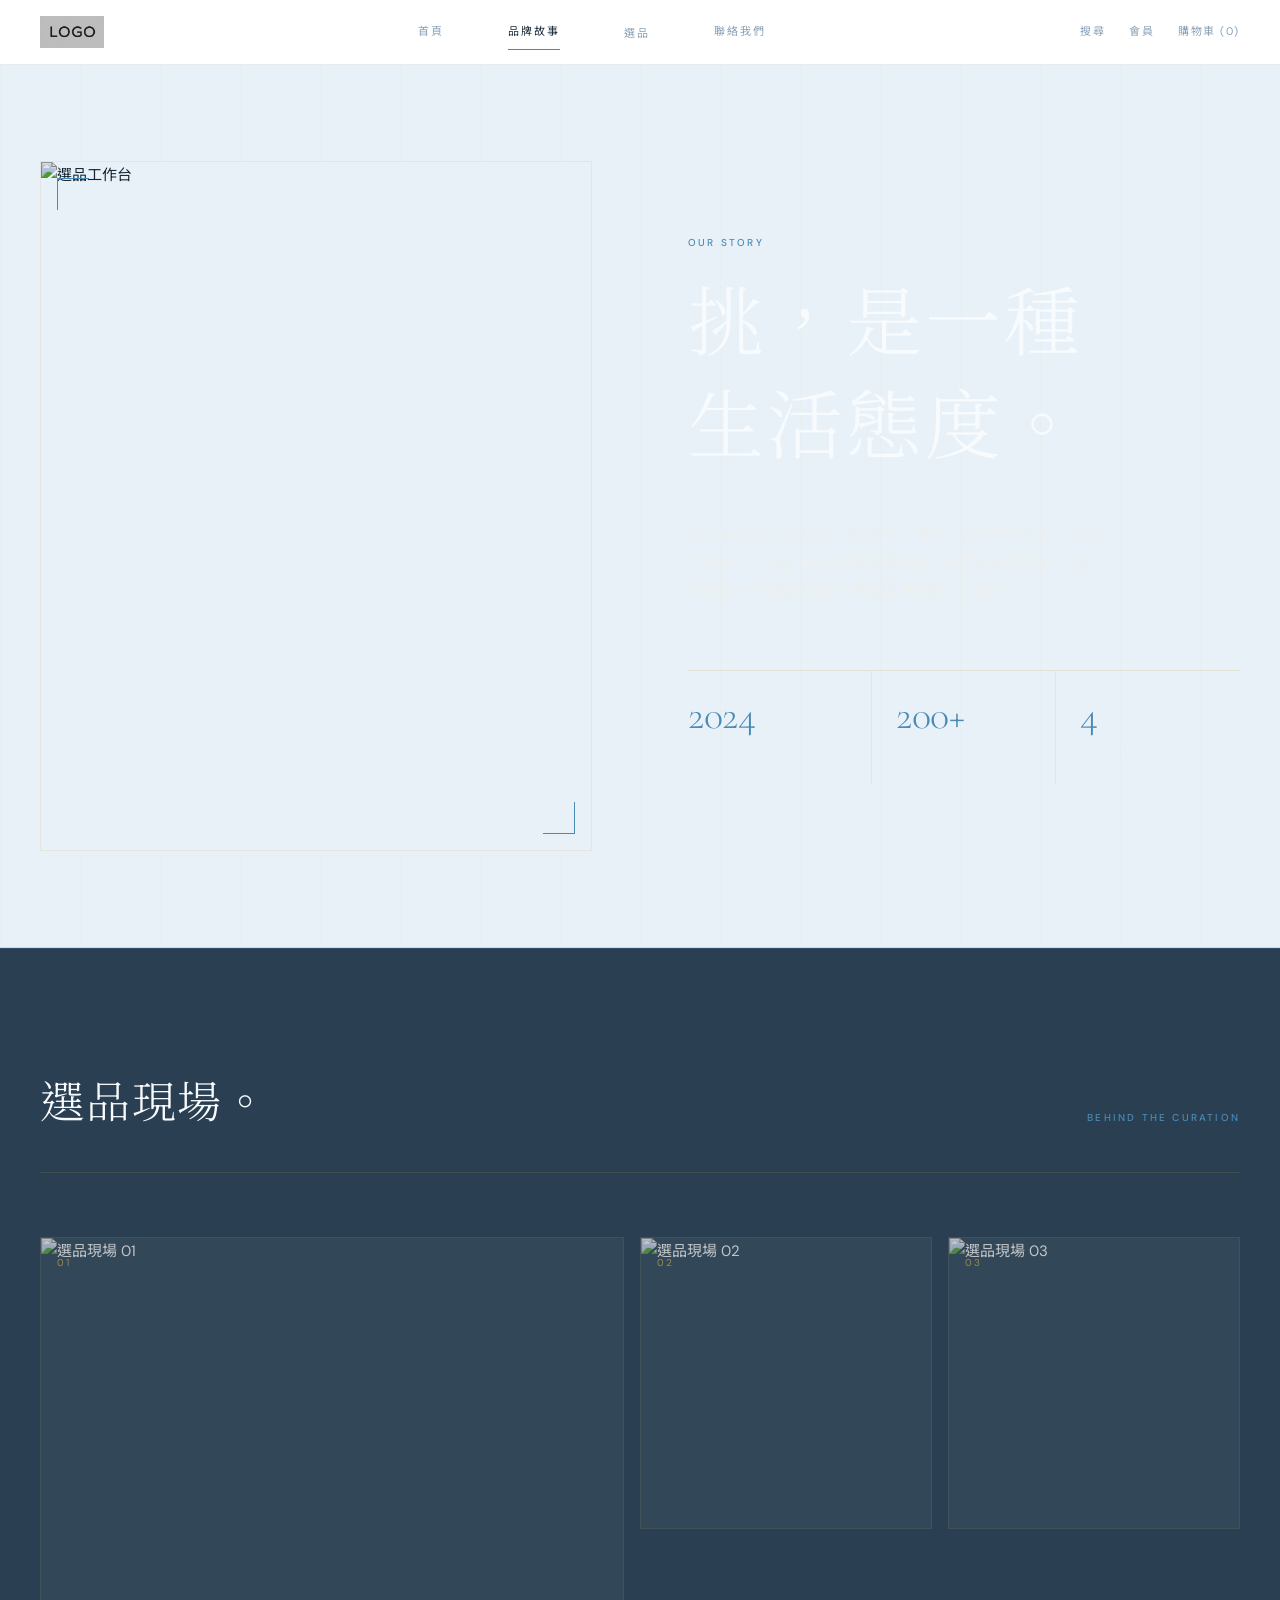
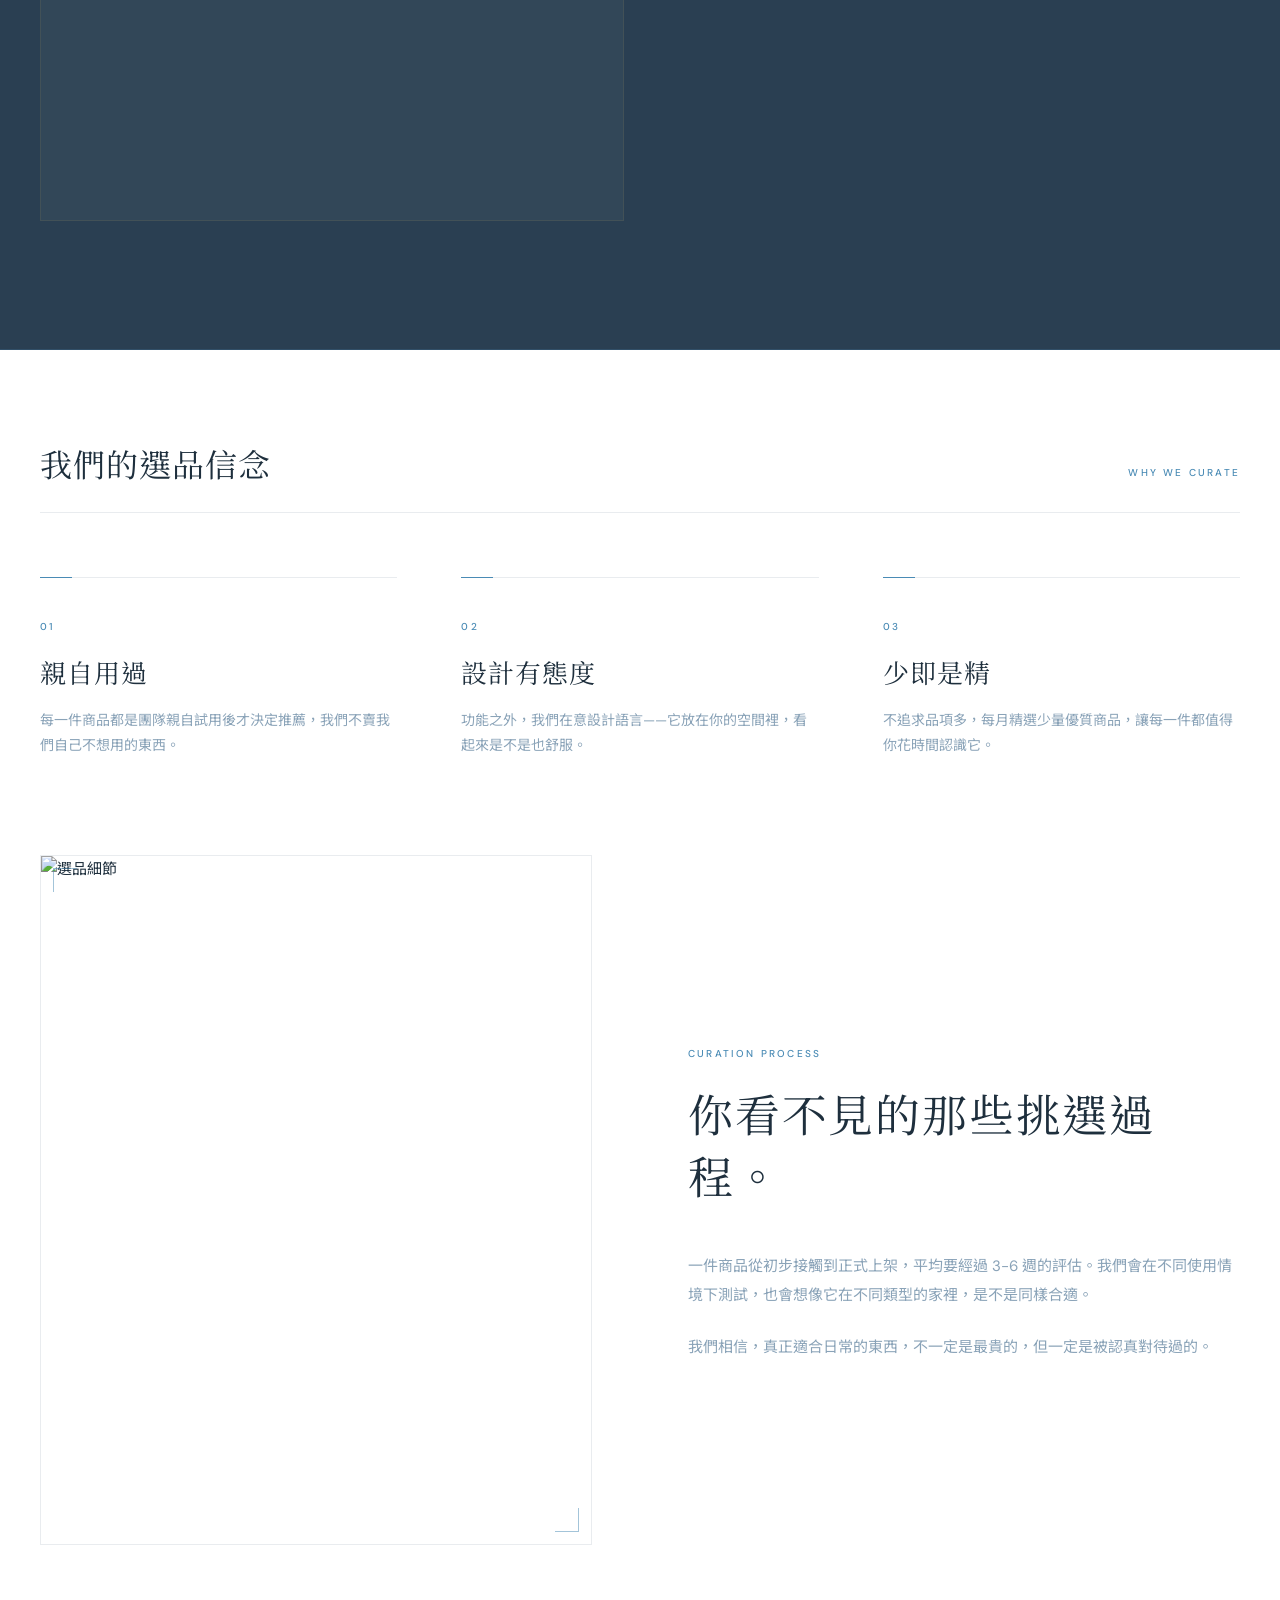
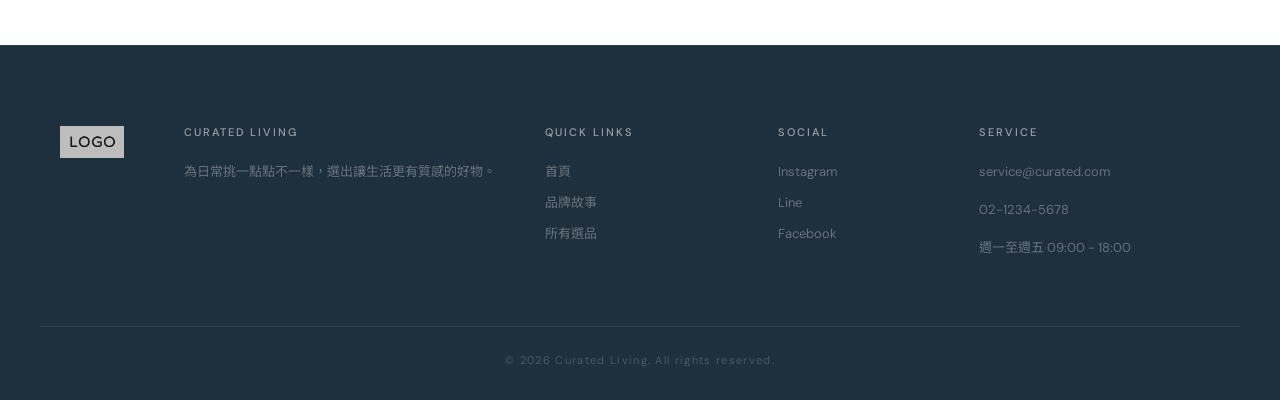
==== commit c6fba90e: "first commit" ====
--- a/about/about.html
+++ b/about/about.html
@@ -161,7 +161,11 @@
 
   <footer id="footer" class="footer-main">
     <div class="footer-top-container">
-      <div class="footer-logo-box"><div class="footer-logo-square">Logo</div></div>
+      <div class="footer-logo-box">
+        <a href="../index/index.html" class="logo">
+          <img src="../assets/logo/logo.png" alt="Brand Logo">
+        </a>
+      </div>
       <div class="footer-links-grid">
         <div class="footer-column">
           <h4>Curated Living</h4>
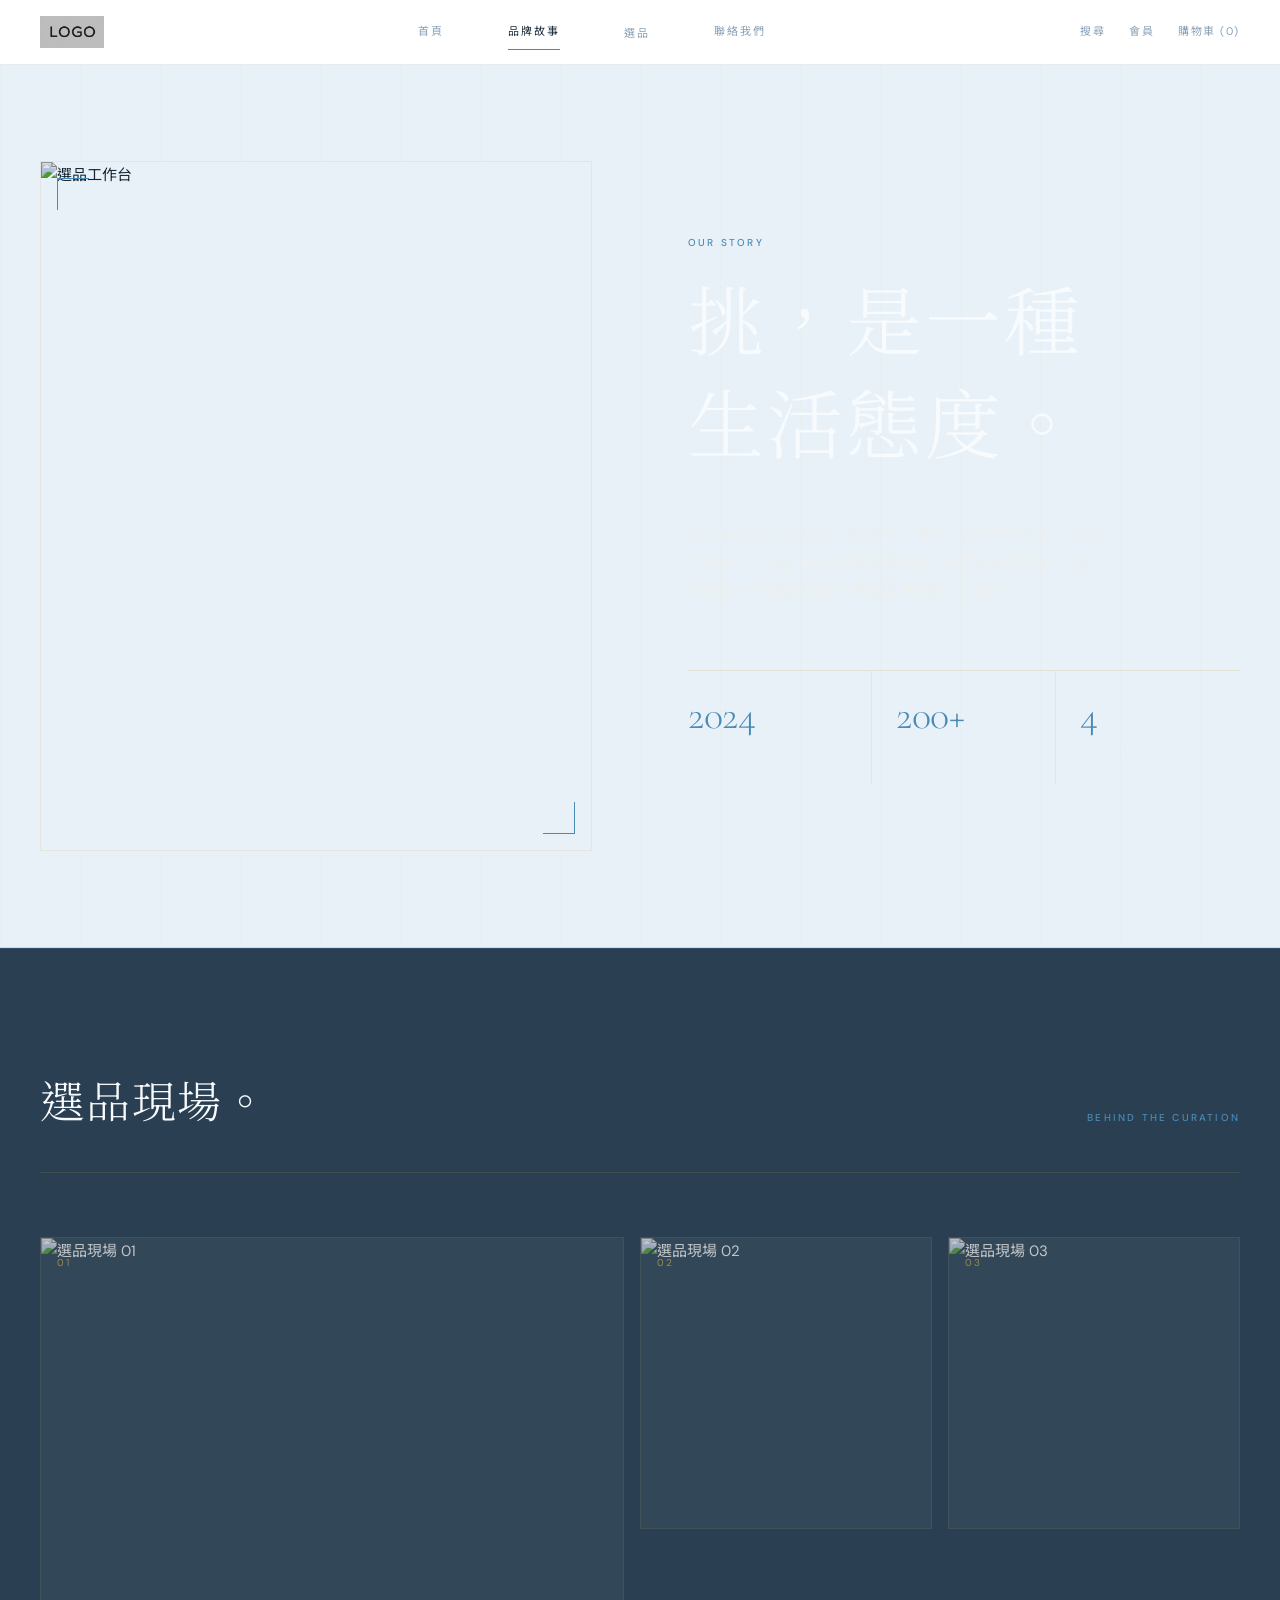
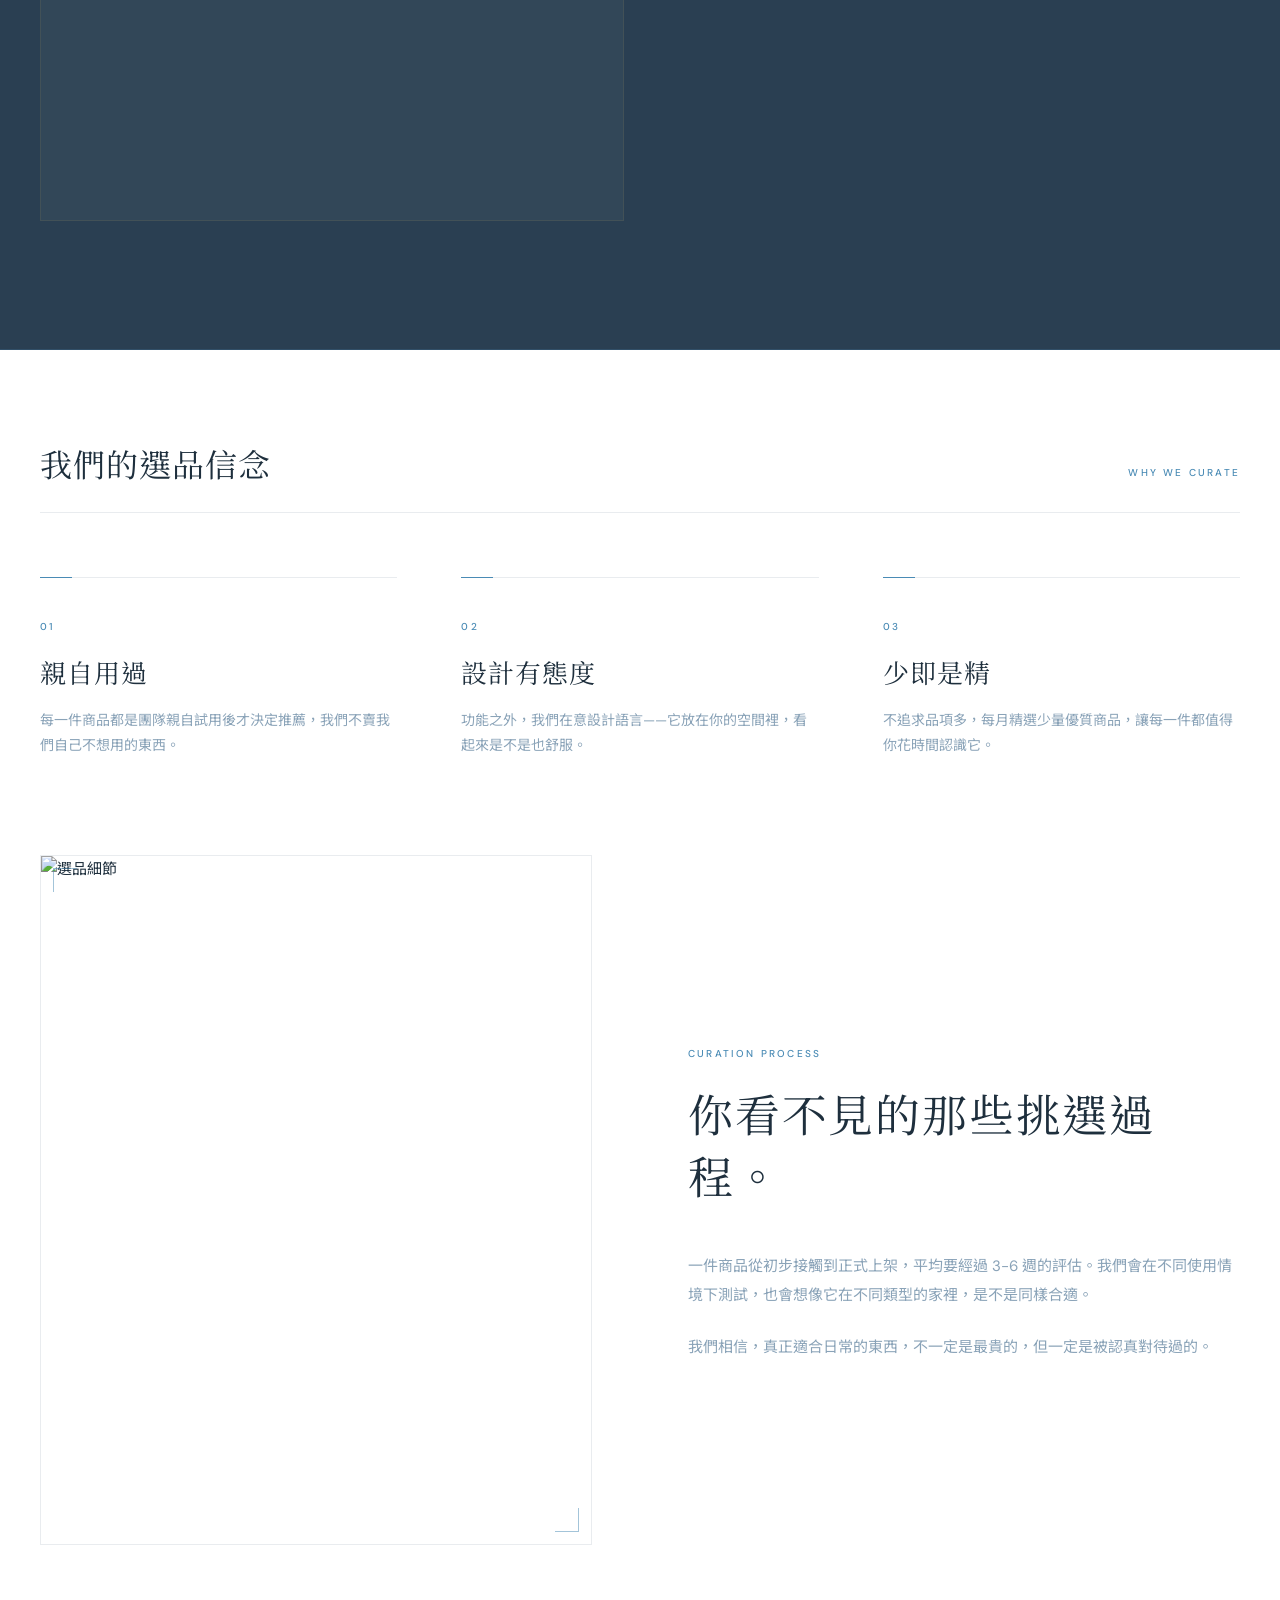
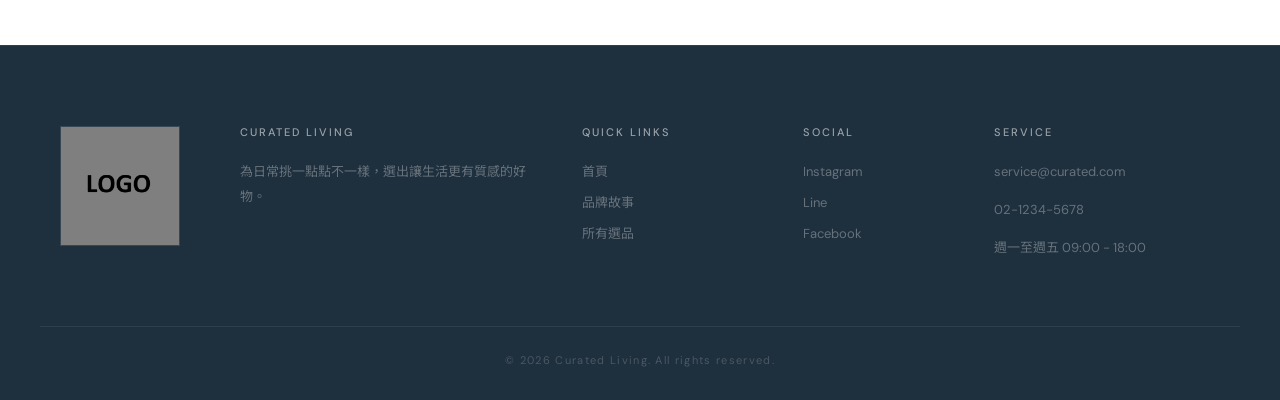
==== commit e573a628: "first commit" ====
--- a/about/about.html
+++ b/about/about.html
@@ -163,7 +163,7 @@
     <div class="footer-top-container">
       <div class="footer-logo-box">
         <a href="../index/index.html" class="logo">
-          <img src="../assets/logo/logo.png" alt="Brand Logo">
+          <img src="../assets/logo/logo02.png" alt="Brand Logo">
         </a>
       </div>
       <div class="footer-links-grid">
--- a/css/base.css
+++ b/css/base.css
@@ -380,16 +380,24 @@
   flex-shrink: 0;
 }
  
-.footer-logo-square {
-  width: 80px;
-  height: 80px;
-  background-color: var(--color-slate);
+.footer-logo-box .logo {
+  width: 120px;
+  height: 120px;
+  background: rgba(255,255,255,0.04);
+  border: 1px solid rgba(255,255,255,0.08);
+
   display: flex;
   align-items: center;
   justify-content: center;
-  font-weight: bold;
-  color: rgba(255, 255, 255, 0.55);
-  border: 0.5px solid var(--border-blue);
+
+  overflow: hidden;
+}
+
+.footer-logo-box .logo img {
+  width: 100%;
+  height: 100%;
+  object-fit: cover;
+  display: block;
 }
  
 .footer-links-grid {
